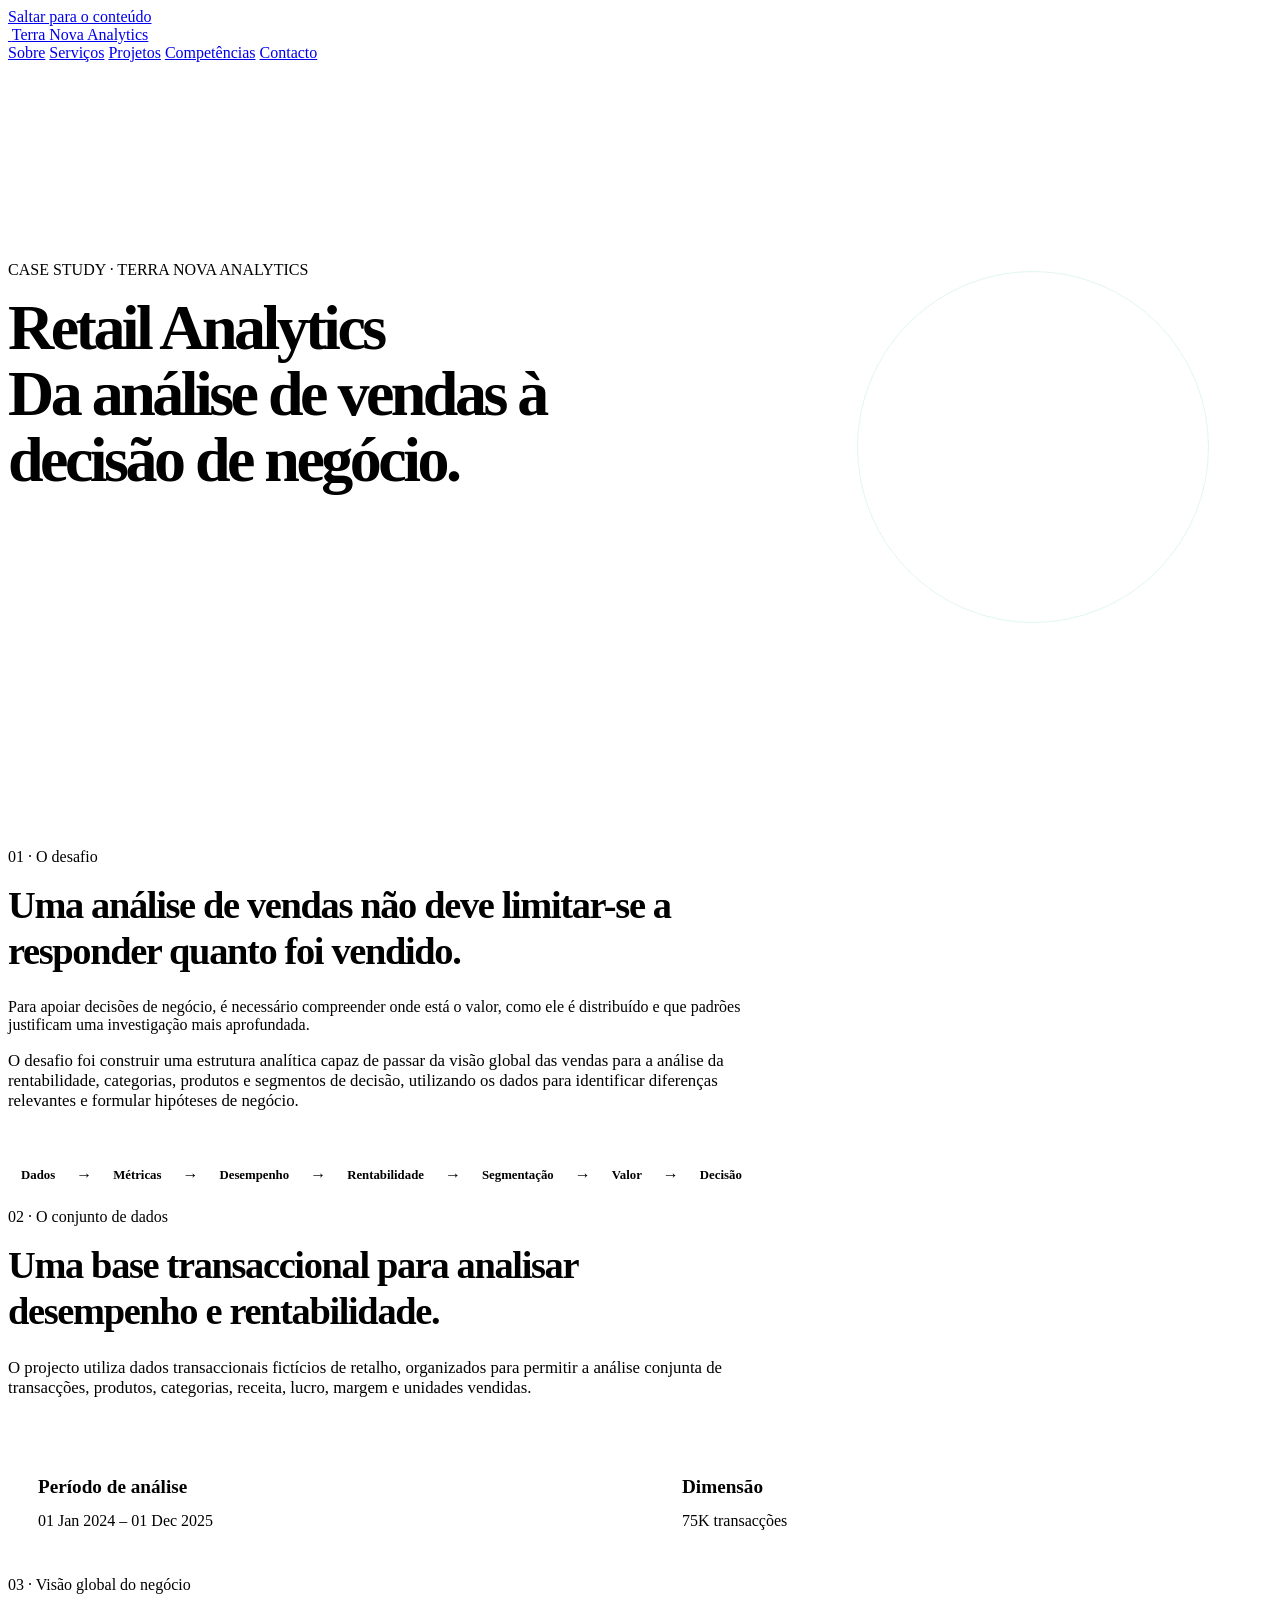
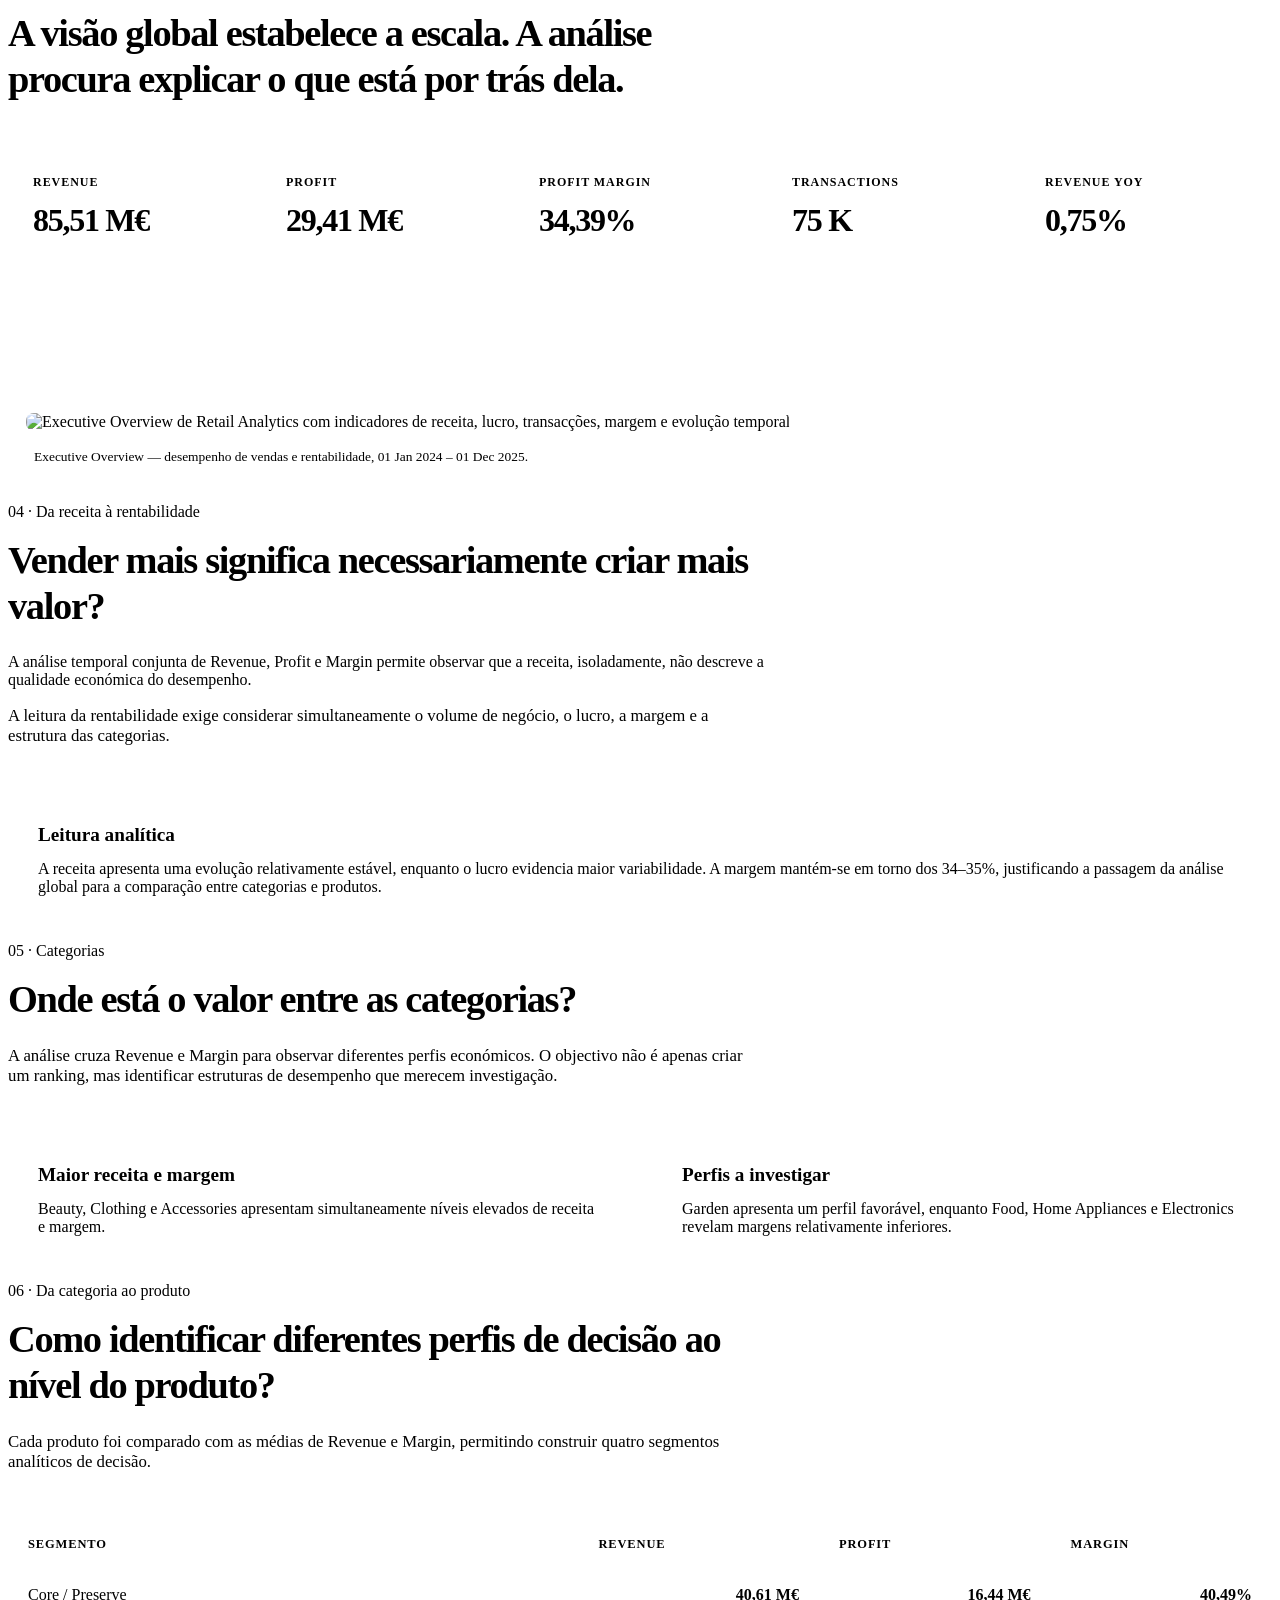
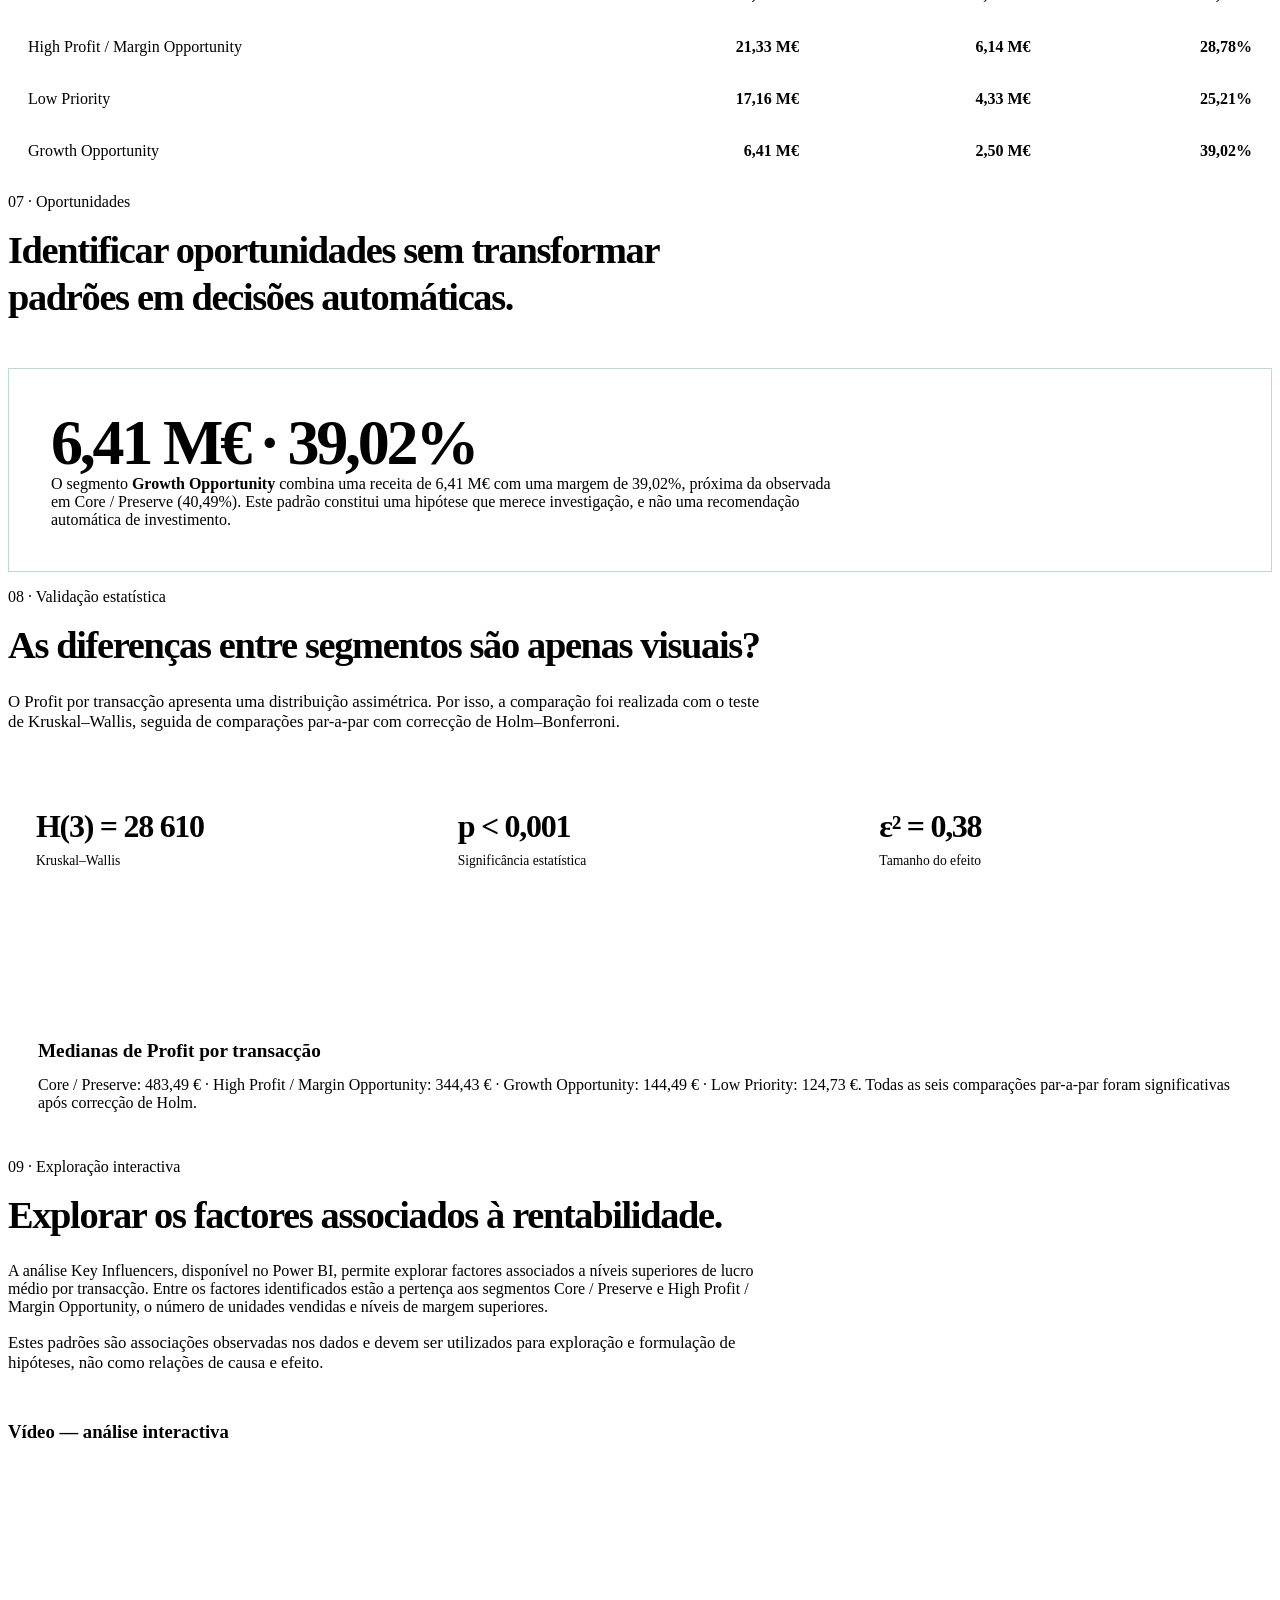
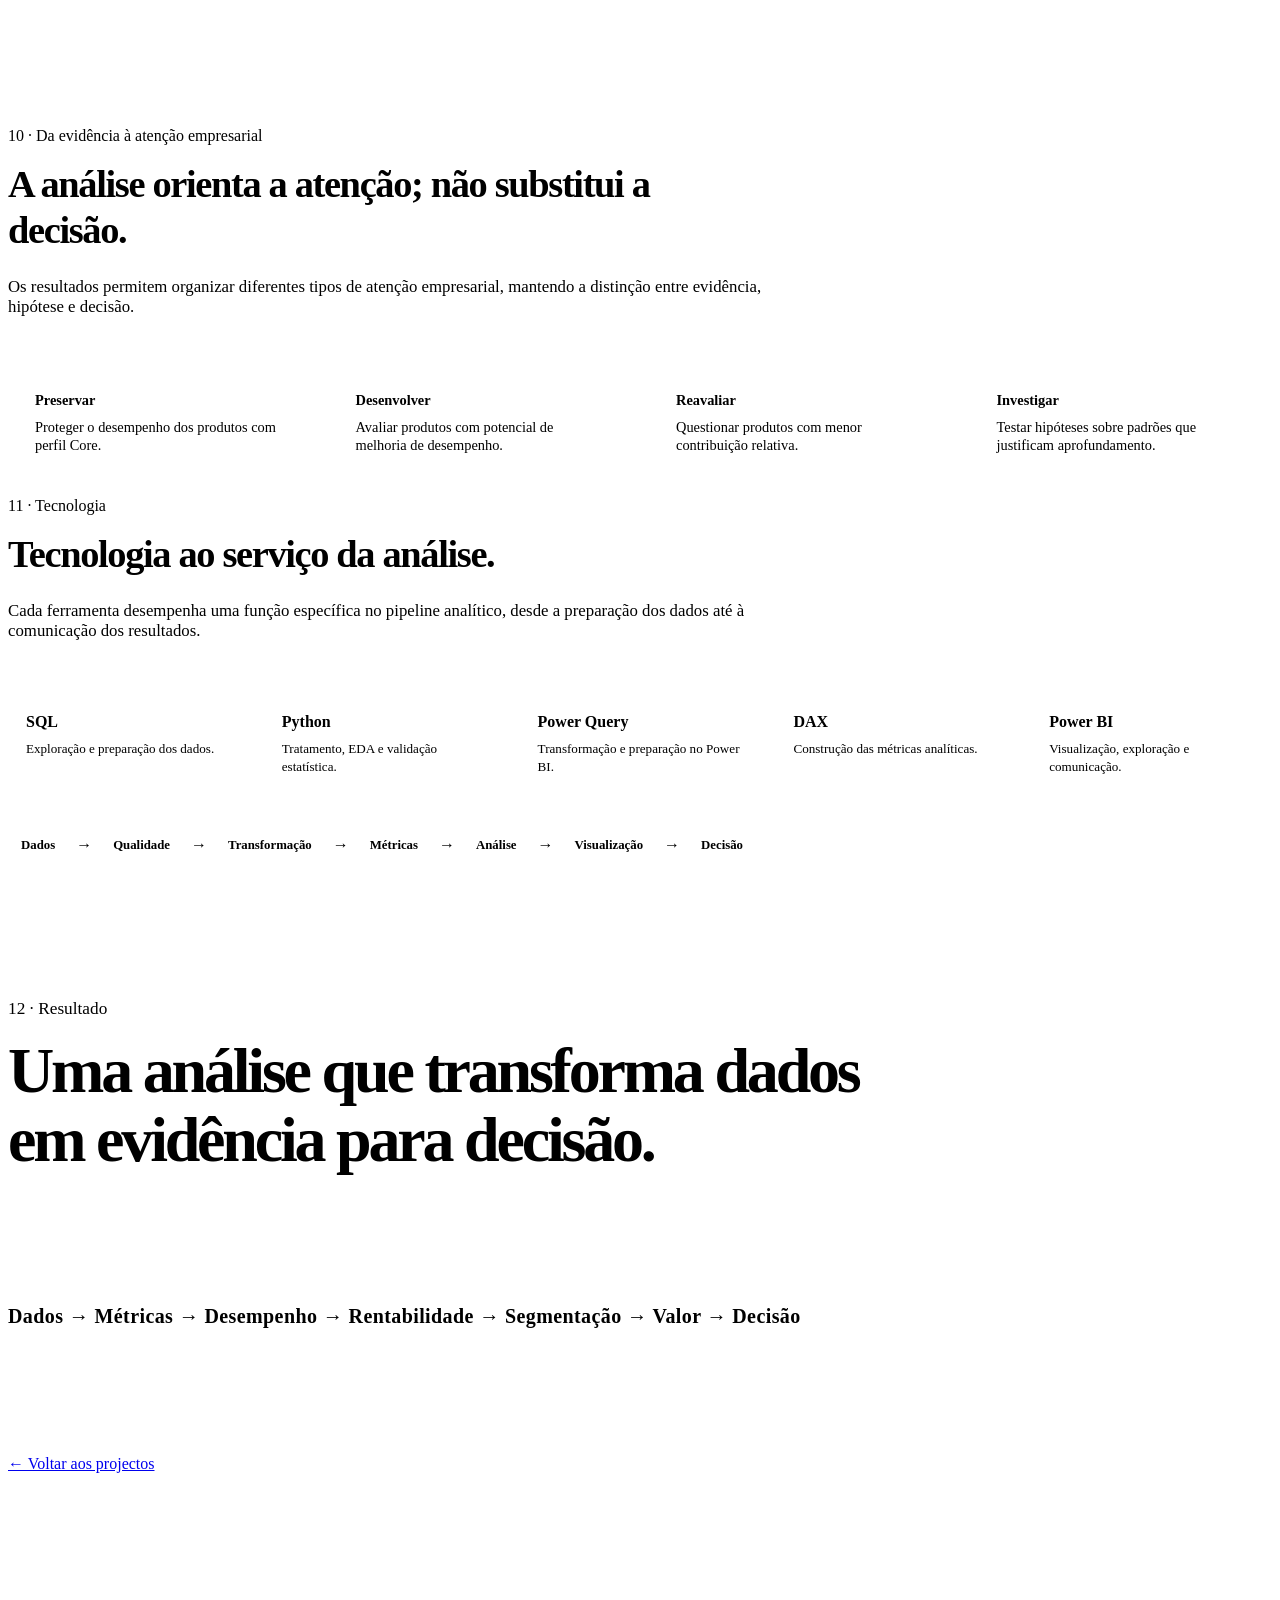
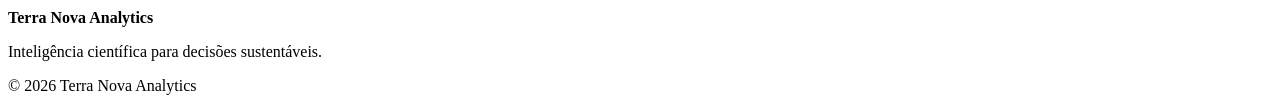
==== case-study-retail.html @ f759cfa6 "Create case-study-retail.html" ====
<!doctype html>
<html lang="pt-PT">
<head>
  <meta charset="utf-8">
  <meta name="viewport" content="width=device-width, initial-scale=1">

  <meta
    name="description"
    content="Retail Analytics — Case Study da Terra Nova Analytics. Da análise de vendas à decisão de negócio."
  >
  <meta name="author" content="Terra Nova Analytics">

  <meta property="og:type" content="article">
  <meta property="og:title" content="Retail Analytics | Terra Nova Analytics">
  <meta
    property="og:description"
    content="Da análise de vendas à decisão de negócio."
  >

  <title>Retail Analytics | Terra Nova Analytics</title>

  <link rel="icon" href="assets/logo-globe.png" type="image/png">
  <link rel="stylesheet" href="style.css">

  <style>
    /* Case Study */
    .case-study-hero {
      position: relative;
      overflow: hidden;
      background:
        radial-gradient(circle at 82% 40%, rgba(115, 211, 199, 0.13), transparent 48%),
        linear-gradient(135deg, var(--navy-dark), var(--navy));
      color: var(--white);
    }

    .case-study-hero-inner {
      min-height: 590px;
      display: grid;
      grid-template-columns: minmax(0, 1.2fr) minmax(300px, 0.8fr);
      align-items: center;
      gap: 70px;
      padding-block: 90px;
    }

    .case-study-hero-copy {
      max-width: 760px;
      position: relative;
      z-index: 2;
    }

    .case-study-hero h1 {
      margin: 0;
      color: var(--white);
      font-size: clamp(3rem, 5vw, 5rem);
      line-height: 1.03;
      letter-spacing: -0.055em;
    }

    .case-study-hero h1 span {
      display: block;
      color: var(--cyan);
    }

    .case-study-lead {
      max-width: 700px;
      margin: 30px 0 0;
      color: rgba(255, 255, 255, 0.82);
      font-size: 1.12rem;
      line-height: 1.8;
    }

    .case-study-meta {
      display: flex;
      flex-wrap: wrap;
      gap: 10px;
      margin-top: 30px;
    }

    .case-study-meta span {
      padding: 7px 12px;
      border: 1px solid rgba(255,255,255,0.2);
      border-radius: 999px;
      color: rgba(255,255,255,0.86);
      font-size: 0.76rem;
      font-weight: 700;
    }

    .case-study-hero-mark {
      display: flex;
      justify-content: center;
      align-items: center;
    }

    .case-study-hero-mark-frame {
      width: min(350px, 100%);
      aspect-ratio: 1;
      display: flex;
      align-items: center;
      justify-content: center;
      border: 1px solid rgba(115, 211, 199, 0.22);
      border-radius: 50%;
    }

    .case-study-hero-mark img {
      width: 62%;
    }

    .case-section-intro {
      max-width: 760px;
      margin-bottom: 48px;
    }

    .case-section-intro p:last-child {
      margin-bottom: 0;
      color: var(--text-muted);
      font-size: 1.05rem;
    }

    .case-question {
      margin: 0 0 24px;
      color: var(--navy);
      font-size: clamp(1.7rem, 3vw, 2.45rem);
      line-height: 1.2;
      letter-spacing: -0.035em;
    }

    .case-grid-two {
      display: grid;
      grid-template-columns: repeat(2, minmax(0, 1fr));
      gap: 24px;
    }

    .case-card {
      padding: 30px;
      background: var(--white);
      border: 1px solid var(--border);
      border-radius: var(--radius);
      box-shadow: var(--shadow);
    }

    .case-card h3 {
      margin: 0 0 14px;
      color: var(--navy);
      font-size: 1.2rem;
    }

    .case-card p {
      margin: 0;
      color: var(--text-muted);
    }

    .case-data-strip {
      display: grid;
      grid-template-columns: repeat(5, minmax(0, 1fr));
      gap: 1px;
      overflow: hidden;
      background: var(--border);
      border: 1px solid var(--border);
      border-radius: var(--radius);
    }

    .case-kpi {
      min-height: 150px;
      padding: 25px;
      background: var(--white);
    }

    .case-kpi-label {
      display: block;
      margin-bottom: 12px;
      color: var(--text-muted);
      font-size: 0.75rem;
      font-weight: 700;
      text-transform: uppercase;
      letter-spacing: 0.08em;
    }

    .case-kpi-value {
      display: block;
      color: var(--navy);
      font-size: clamp(1.45rem, 2.5vw, 2.15rem);
      font-weight: 700;
      letter-spacing: -0.04em;
    }

    .case-figure {
      margin: 45px 0 0;
      padding: 18px;
      background: var(--white);
      border: 1px solid var(--border);
      border-radius: var(--radius);
      box-shadow: var(--shadow);
    }

    .case-figure img {
      width: 100%;
      border-radius: 8px;
    }

    .case-figure figcaption {
      padding: 18px 8px 4px;
      color: var(--text-muted);
      font-size: 0.84rem;
    }

    .case-flow {
      display: flex;
      flex-wrap: wrap;
      align-items: center;
      gap: 8px;
      margin-top: 30px;
    }

    .case-flow span {
      padding: 9px 13px;
      background: var(--surface);
      border: 1px solid var(--border);
      border-radius: 999px;
      color: var(--navy);
      font-size: 0.8rem;
      font-weight: 700;
    }

    .case-flow b {
      color: var(--green);
      font-weight: 700;
    }

    .case-table-wrap {
      overflow-x: auto;
      margin-top: 35px;
      border: 1px solid var(--border);
      border-radius: var(--radius);
      box-shadow: var(--shadow);
    }

    .case-table {
      width: 100%;
      border-collapse: collapse;
      background: var(--white);
    }

    .case-table th,
    .case-table td {
      padding: 17px 20px;
      border-bottom: 1px solid var(--border);
      text-align: left;
    }

    .case-table th {
      color: var(--navy);
      background: var(--surface);
      font-size: 0.78rem;
      text-transform: uppercase;
      letter-spacing: 0.07em;
    }

    .case-table td {
      color: var(--text-muted);
    }

    .case-table td:not(:first-child) {
      white-space: nowrap;
      text-align: right;
      color: var(--text);
      font-weight: 600;
    }

    .case-table tr:last-child td {
      border-bottom: 0;
    }

    .case-highlight {
      padding: 42px;
      background:
        linear-gradient(145deg, #f5fbfa, var(--white));
      border: 1px solid rgba(15, 127, 114, 0.28);
      border-radius: var(--radius);
      box-shadow: var(--shadow);
    }

    .case-highlight-value {
      margin: 0 0 12px;
      color: var(--green);
      font-size: clamp(2.2rem, 5vw, 4rem);
      font-weight: 700;
      letter-spacing: -0.05em;
      line-height: 1;
    }

    .case-highlight p {
      max-width: 780px;
      margin: 0;
      color: var(--text-muted);
    }

    .stats-panel {
      display: grid;
      grid-template-columns: repeat(3, minmax(0, 1fr));
      gap: 1px;
      margin-top: 35px;
      overflow: hidden;
      background: var(--border);
      border: 1px solid var(--border);
      border-radius: var(--radius);
    }

    .stats-value {
      min-height: 150px;
      padding: 28px;
      background: var(--white);
    }

    .stats-value strong {
      display: block;
      color: var(--navy);
      font-size: 2rem;
      letter-spacing: -0.04em;
    }

    .stats-value span {
      display: block;
      margin-top: 8px;
      color: var(--text-muted);
      font-size: 0.85rem;
    }

    .video-wrapper {
      margin-top: 38px;
      overflow: hidden;
      background: var(--navy-dark);
      border-radius: var(--radius);
      box-shadow: var(--shadow);
    }

    .video-wrapper video {
      display: block;
      width: 100%;
      max-height: 720px;
    }

    .video-placeholder {
      padding: 90px 30px;
      color: rgba(255,255,255,0.72);
      text-align: center;
    }

    .attention-grid {
      display: grid;
      grid-template-columns: repeat(4, minmax(0, 1fr));
      gap: 18px;
      margin-top: 40px;
    }

    .attention-card {
      padding: 27px;
      background: var(--white);
      border: 1px solid var(--border);
      border-radius: var(--radius);
    }

    .attention-card strong {
      display: block;
      margin-bottom: 9px;
      color: var(--green);
      font-size: 0.9rem;
    }

    .attention-card span {
      color: var(--text-muted);
      font-size: 0.9rem;
    }

    .technology-grid {
      display: grid;
      grid-template-columns: repeat(5, minmax(0, 1fr));
      gap: 15px;
      margin-top: 35px;
    }

    .technology-item {
      padding: 24px 18px;
      border-top: 2px solid var(--green);
      background: var(--white);
    }

    .technology-item strong {
      display: block;
      margin-bottom: 8px;
      color: var(--navy);
    }

    .technology-item span {
      color: var(--text-muted);
      font-size: 0.82rem;
    }

    .case-result {
      padding-block: 120px;
      background: var(--navy-dark);
      color: var(--white);
    }

    .case-result-inner {
      max-width: 900px;
    }

    .case-result h2 {
      margin: 0 0 28px;
      color: var(--white);
      font-size: clamp(2.5rem, 5vw, 4.5rem);
      line-height: 1.08;
      letter-spacing: -0.05em;
    }

    .case-result p {
      max-width: 800px;
      color: rgba(255,255,255,0.76);
      font-size: 1.08rem;
    }

    .case-result-flow {
      margin-top: 42px;
      color: var(--cyan);
      font-size: clamp(1rem, 2vw, 1.25rem);
      font-weight: 700;
      letter-spacing: 0.02em;
    }

    .case-result-quote {
      margin-top: 55px;
      padding-left: 25px;
      border-left: 2px solid var(--green);
      color: var(--white);
      font-size: 1.25rem;
      line-height: 1.6;
    }

    .case-back {
      margin-top: 45px;
    }

    @media (max-width: 1050px) {
      .case-data-strip {
        grid-template-columns: repeat(3, minmax(0, 1fr));
      }

      .attention-grid {
        grid-template-columns: repeat(2, minmax(0, 1fr));
      }

      .technology-grid {
        grid-template-columns: repeat(3, minmax(0, 1fr));
      }
    }

    @media (max-width: 850px) {
      .case-study-hero-inner {
        grid-template-columns: 1fr;
        gap: 50px;
        padding-block: 75px;
      }

      .case-study-hero-mark {
        justify-content: flex-start;
      }

      .case-grid-two {
        grid-template-columns: 1fr;
      }

      .stats-panel {
        grid-template-columns: 1fr;
      }

      .technology-grid {
        grid-template-columns: 1fr 1fr;
      }
    }

    @media (max-width: 600px) {
      .case-data-strip {
        grid-template-columns: 1fr 1fr;
      }

      .case-kpi {
        min-height: 130px;
      }

      .case-highlight {
        padding: 30px;
      }

      .attention-grid,
      .technology-grid {
        grid-template-columns: 1fr;
      }
    }
  </style>
</head>

<body>
  <a class="skip-link" href="#main-content">Saltar para o conteúdo</a>

  <header class="site-header">
    <div class="container header-inner">
      <a class="brand" href="index.html" aria-label="Terra Nova Analytics — página inicial">
        <img class="brand-logo" src="assets/logo-globe.png" alt="" aria-hidden="true">
        <span class="brand-name">Terra Nova Analytics</span>
      </a>

      <nav class="site-nav" aria-label="Navegação principal">
        <a href="index.html#about">Sobre</a>
        <a href="index.html#services">Serviços</a>
        <a href="index.html#projects">Projetos</a>
        <a href="index.html#expertise">Competências</a>
        <a href="index.html#contact">Contacto</a>
      </nav>
    </div>
  </header>

  <main id="main-content">

    <section class="case-study-hero" aria-labelledby="case-title">
      <div class="container case-study-hero-inner">
        <div class="case-study-hero-copy">
          <p class="eyebrow">CASE STUDY · TERRA NOVA ANALYTICS</p>

          <h1 id="case-title">
            Retail Analytics
            <span>Da análise de vendas à decisão de negócio.</span>
          </h1>

          <p class="case-study-lead">
            Como transformar dados de vendas em evidência para compreender
            onde o negócio cria valor e onde merece concentrar a atenção?
          </p>

          <div class="case-study-meta" aria-label="Tecnologias e âmbito">
            <span>Data Analytics</span>
            <span>Estatística</span>
            <span>SQL</span>
            <span>Python</span>
            <span>Power BI</span>
          </div>
        </div>

        <div class="case-study-hero-mark" aria-hidden="true">
          <div class="case-study-hero-mark-frame">
            <img src="assets/logo-globe.png" alt="">
          </div>
        </div>
      </div>
    </section>

    <section class="section" id="challenge" aria-labelledby="challenge-title">
      <div class="container">
        <div class="case-section-intro">
          <p class="section-label">01 · O desafio</p>
          <h2 class="case-question" id="challenge-title">
            Uma análise de vendas não deve limitar-se a responder quanto foi vendido.
          </h2>
          <p>
            Para apoiar decisões de negócio, é necessário compreender onde está
            o valor, como ele é distribuído e que padrões justificam uma
            investigação mais aprofundada.
          </p>
          <p>
            O desafio foi construir uma estrutura analítica capaz de passar da
            visão global das vendas para a análise da rentabilidade, categorias,
            produtos e segmentos de decisão, utilizando os dados para identificar
            diferenças relevantes e formular hipóteses de negócio.
          </p>
        </div>

        <div class="case-flow" aria-label="Progressão analítica">
          <span>Dados</span><b>→</b>
          <span>Métricas</span><b>→</b>
          <span>Desempenho</span><b>→</b>
          <span>Rentabilidade</span><b>→</b>
          <span>Segmentação</span><b>→</b>
          <span>Valor</span><b>→</b>
          <span>Decisão</span>
        </div>
      </div>
    </section>

    <section class="section section-alt" id="data" aria-labelledby="data-title">
      <div class="container">
        <div class="case-section-intro">
          <p class="section-label">02 · O conjunto de dados</p>
          <h2 class="case-question" id="data-title">
            Uma base transaccional para analisar desempenho e rentabilidade.
          </h2>
          <p>
            O projecto utiliza dados transaccionais fictícios de retalho,
            organizados para permitir a análise conjunta de transacções,
            produtos, categorias, receita, lucro, margem e unidades vendidas.
          </p>
        </div>

        <div class="case-grid-two">
          <article class="case-card">
            <h3>Período de análise</h3>
            <p>01 Jan 2024 – 01 Dec 2025</p>
          </article>

          <article class="case-card">
            <h3>Dimensão</h3>
            <p>75K transacções</p>
          </article>
        </div>
      </div>
    </section>

    <section class="section" id="overview" aria-labelledby="overview-title">
      <div class="container">
        <div class="case-section-intro">
          <p class="section-label">03 · Visão global do negócio</p>
          <h2 class="case-question" id="overview-title">
            A visão global estabelece a escala. A análise procura explicar o que está por trás dela.
          </h2>
        </div>

        <div class="case-data-strip">
          <div class="case-kpi">
            <span class="case-kpi-label">Revenue</span>
            <strong class="case-kpi-value">85,51 M€</strong>
          </div>
          <div class="case-kpi">
            <span class="case-kpi-label">Profit</span>
            <strong class="case-kpi-value">29,41 M€</strong>
          </div>
          <div class="case-kpi">
            <span class="case-kpi-label">Profit Margin</span>
            <strong class="case-kpi-value">34,39%</strong>
          </div>
          <div class="case-kpi">
            <span class="case-kpi-label">Transactions</span>
            <strong class="case-kpi-value">75 K</strong>
          </div>
          <div class="case-kpi">
            <span class="case-kpi-label">Revenue YoY</span>
            <strong class="case-kpi-value">0,75%</strong>
          </div>
        </div>

        <figure class="case-figure">
          <img
            src="assets/painel-executivo-retail-analytics.png"
            alt="Executive Overview de Retail Analytics com indicadores de receita, lucro, transacções, margem e evolução temporal"
          >
          <figcaption>
            Executive Overview — desempenho de vendas e rentabilidade,
            01 Jan 2024 – 01 Dec 2025.
          </figcaption>
        </figure>
      </div>
    </section>

    <section class="section section-alt" id="profitability" aria-labelledby="profitability-title">
      <div class="container">
        <div class="case-section-intro">
          <p class="section-label">04 · Da receita à rentabilidade</p>
          <h2 class="case-question" id="profitability-title">
            Vender mais significa necessariamente criar mais valor?
          </h2>
          <p>
            A análise temporal conjunta de Revenue, Profit e Margin permite
            observar que a receita, isoladamente, não descreve a qualidade
            económica do desempenho.
          </p>
          <p>
            A leitura da rentabilidade exige considerar simultaneamente o
            volume de negócio, o lucro, a margem e a estrutura das categorias.
          </p>
        </div>

        <div class="case-card">
          <h3>Leitura analítica</h3>
          <p>
            A receita apresenta uma evolução relativamente estável, enquanto
            o lucro evidencia maior variabilidade. A margem mantém-se em torno
            dos 34–35%, justificando a passagem da análise global para a
            comparação entre categorias e produtos.
          </p>
        </div>
      </div>
    </section>

    <section class="section" id="categories" aria-labelledby="categories-title">
      <div class="container">
        <div class="case-section-intro">
          <p class="section-label">05 · Categorias</p>
          <h2 class="case-question" id="categories-title">
            Onde está o valor entre as categorias?
          </h2>
          <p>
            A análise cruza Revenue e Margin para observar diferentes perfis
            económicos. O objectivo não é apenas criar um ranking, mas
            identificar estruturas de desempenho que merecem investigação.
          </p>
        </div>

        <div class="case-grid-two">
          <article class="case-card">
            <h3>Maior receita e margem</h3>
            <p>
              Beauty, Clothing e Accessories apresentam simultaneamente
              níveis elevados de receita e margem.
            </p>
          </article>

          <article class="case-card">
            <h3>Perfis a investigar</h3>
            <p>
              Garden apresenta um perfil favorável, enquanto Food, Home
              Appliances e Electronics revelam margens relativamente inferiores.
            </p>
          </article>
        </div>
      </div>
    </section>

    <section class="section section-alt" id="products" aria-labelledby="products-title">
      <div class="container">
        <div class="case-section-intro">
          <p class="section-label">06 · Da categoria ao produto</p>
          <h2 class="case-question" id="products-title">
            Como identificar diferentes perfis de decisão ao nível do produto?
          </h2>
          <p>
            Cada produto foi comparado com as médias de Revenue e Margin,
            permitindo construir quatro segmentos analíticos de decisão.
          </p>
        </div>

        <div class="case-table-wrap">
          <table class="case-table">
            <thead>
              <tr>
                <th>Segmento</th>
                <th>Revenue</th>
                <th>Profit</th>
                <th>Margin</th>
              </tr>
            </thead>
            <tbody>
              <tr>
                <td>Core / Preserve</td>
                <td>40,61 M€</td>
                <td>16,44 M€</td>
                <td>40,49%</td>
              </tr>
              <tr>
                <td>High Profit / Margin Opportunity</td>
                <td>21,33 M€</td>
                <td>6,14 M€</td>
                <td>28,78%</td>
              </tr>
              <tr>
                <td>Low Priority</td>
                <td>17,16 M€</td>
                <td>4,33 M€</td>
                <td>25,21%</td>
              </tr>
              <tr>
                <td>Growth Opportunity</td>
                <td>6,41 M€</td>
                <td>2,50 M€</td>
                <td>39,02%</td>
              </tr>
            </tbody>
          </table>
        </div>
      </div>
    </section>

    <section class="section" id="opportunity" aria-labelledby="opportunity-title">
      <div class="container">
        <div class="case-section-intro">
          <p class="section-label">07 · Oportunidades</p>
          <h2 class="case-question" id="opportunity-title">
            Identificar oportunidades sem transformar padrões em decisões automáticas.
          </h2>
        </div>

        <div class="case-highlight">
          <p class="case-highlight-value">6,41 M€ · 39,02%</p>
          <p>
            O segmento <strong>Growth Opportunity</strong> combina uma receita
            de 6,41 M€ com uma margem de 39,02%, próxima da observada em
            Core / Preserve (40,49%). Este padrão constitui uma hipótese que
            merece investigação, e não uma recomendação automática de investimento.
          </p>
        </div>
      </div>
    </section>

    <section class="section section-alt" id="statistics" aria-labelledby="statistics-title">
      <div class="container">
        <div class="case-section-intro">
          <p class="section-label">08 · Validação estatística</p>
          <h2 class="case-question" id="statistics-title">
            As diferenças entre segmentos são apenas visuais?
          </h2>
          <p>
            O Profit por transacção apresenta uma distribuição assimétrica.
            Por isso, a comparação foi realizada com o teste de Kruskal–Wallis,
            seguida de comparações par-a-par com correcção de Holm–Bonferroni.
          </p>
        </div>

        <div class="stats-panel">
          <div class="stats-value">
            <strong>H(3) = 28 610</strong>
            <span>Kruskal–Wallis</span>
          </div>
          <div class="stats-value">
            <strong>p &lt; 0,001</strong>
            <span>Significância estatística</span>
          </div>
          <div class="stats-value">
            <strong>ε² = 0,38</strong>
            <span>Tamanho do efeito</span>
          </div>
        </div>

        <div class="case-card" style="margin-top: 24px;">
          <h3>Medianas de Profit por transacção</h3>
          <p>
            Core / Preserve: 483,49 € · High Profit / Margin Opportunity:
            344,43 € · Growth Opportunity: 144,49 € · Low Priority: 124,73 €.
            Todas as seis comparações par-a-par foram significativas após
            correcção de Holm.
          </p>
        </div>
      </div>
    </section>

    <section class="section" id="interactive" aria-labelledby="interactive-title">
      <div class="container">
        <div class="case-section-intro">
          <p class="section-label">09 · Exploração interactiva</p>
          <h2 class="case-question" id="interactive-title">
            Explorar os factores associados à rentabilidade.
          </h2>
          <p>
            A análise Key Influencers, disponível no Power BI, permite explorar
            factores associados a níveis superiores de lucro médio por transacção.
            Entre os factores identificados estão a pertença aos segmentos
            Core / Preserve e High Profit / Margin Opportunity, o número de
            unidades vendidas e níveis de margem superiores.
          </p>
          <p>
            Estes padrões são associações observadas nos dados e devem ser
            utilizados para exploração e formulação de hipóteses, não como
            relações de causa e efeito.
          </p>
        </div>

        <h3>Vídeo — análise interactiva</h3>

        <div class="video-wrapper">
          <!-- Replace the source below with the final video filename. -->
          <div class="video-placeholder">
            <p>Vídeo da análise interactiva — ficheiro a integrar.</p>
          </div>
        </div>
      </div>
    </section>

    <section class="section section-alt" id="attention" aria-labelledby="attention-title">
      <div class="container">
        <div class="case-section-intro">
          <p class="section-label">10 · Da evidência à atenção empresarial</p>
          <h2 class="case-question" id="attention-title">
            A análise orienta a atenção; não substitui a decisão.
          </h2>
          <p>
            Os resultados permitem organizar diferentes tipos de atenção
            empresarial, mantendo a distinção entre evidência, hipótese e decisão.
          </p>
        </div>

        <div class="attention-grid">
          <article class="attention-card">
            <strong>Preservar</strong>
            <span>Proteger o desempenho dos produtos com perfil Core.</span>
          </article>
          <article class="attention-card">
            <strong>Desenvolver</strong>
            <span>Avaliar produtos com potencial de melhoria de desempenho.</span>
          </article>
          <article class="attention-card">
            <strong>Reavaliar</strong>
            <span>Questionar produtos com menor contribuição relativa.</span>
          </article>
          <article class="attention-card">
            <strong>Investigar</strong>
            <span>Testar hipóteses sobre padrões que justificam aprofundamento.</span>
          </article>
        </div>
      </div>
    </section>

    <section class="section" id="technology" aria-labelledby="technology-title">
      <div class="container">
        <div class="case-section-intro">
          <p class="section-label">11 · Tecnologia</p>
          <h2 class="case-question" id="technology-title">
            Tecnologia ao serviço da análise.
          </h2>
          <p>
            Cada ferramenta desempenha uma função específica no pipeline
            analítico, desde a preparação dos dados até à comunicação dos resultados.
          </p>
        </div>

        <div class="technology-grid">
          <div class="technology-item">
            <strong>SQL</strong>
            <span>Exploração e preparação dos dados.</span>
          </div>
          <div class="technology-item">
            <strong>Python</strong>
            <span>Tratamento, EDA e validação estatística.</span>
          </div>
          <div class="technology-item">
            <strong>Power Query</strong>
            <span>Transformação e preparação no Power BI.</span>
          </div>
          <div class="technology-item">
            <strong>DAX</strong>
            <span>Construção das métricas analíticas.</span>
          </div>
          <div class="technology-item">
            <strong>Power BI</strong>
            <span>Visualização, exploração e comunicação.</span>
          </div>
        </div>

        <div class="case-flow" aria-label="Pipeline analítico">
          <span>Dados</span><b>→</b>
          <span>Qualidade</span><b>→</b>
          <span>Transformação</span><b>→</b>
          <span>Métricas</span><b>→</b>
          <span>Análise</span><b>→</b>
          <span>Visualização</span><b>→</b>
          <span>Decisão</span>
        </div>
      </div>
    </section>

    <section class="case-result" id="result" aria-labelledby="result-title">
      <div class="container case-result-inner">
        <p class="section-label" style="color: var(--cyan);">12 · Resultado</p>

        <h2 id="result-title">
          Uma análise que transforma dados em evidência para decisão.
        </h2>

        <p>
          O projecto estabelece uma progressão que vai além da apresentação
          de KPIs: relaciona desempenho, rentabilidade, tempo, categorias,
          margem e segmentos para identificar diferenças, oportunidades e
          questões que merecem investigação.
        </p>

        <div class="case-result-flow">
          Dados → Métricas → Desempenho → Rentabilidade → Segmentação → Valor → Decisão
        </div>

        <p class="case-result-quote">
          O resultado não é uma decisão produzida pelo algoritmo.
          É uma decisão mais bem informada pelos dados.
        </p>

        <div class="case-back">
          <a class="button button-outline" href="index.html#projects">
            ← Voltar aos projectos
          </a>
        </div>
      </div>
    </section>

  </main>

  <footer class="site-footer">
    <div class="container footer-inner">
      <div>
        <p><strong>Terra Nova Analytics</strong></p>
        <p>Inteligência científica para decisões sustentáveis.</p>
      </div>
      <div class="footer-meta">
        <p>© 2026 Terra Nova Analytics</p>
      </div>
    </div>
  </footer>
</body>
</html>
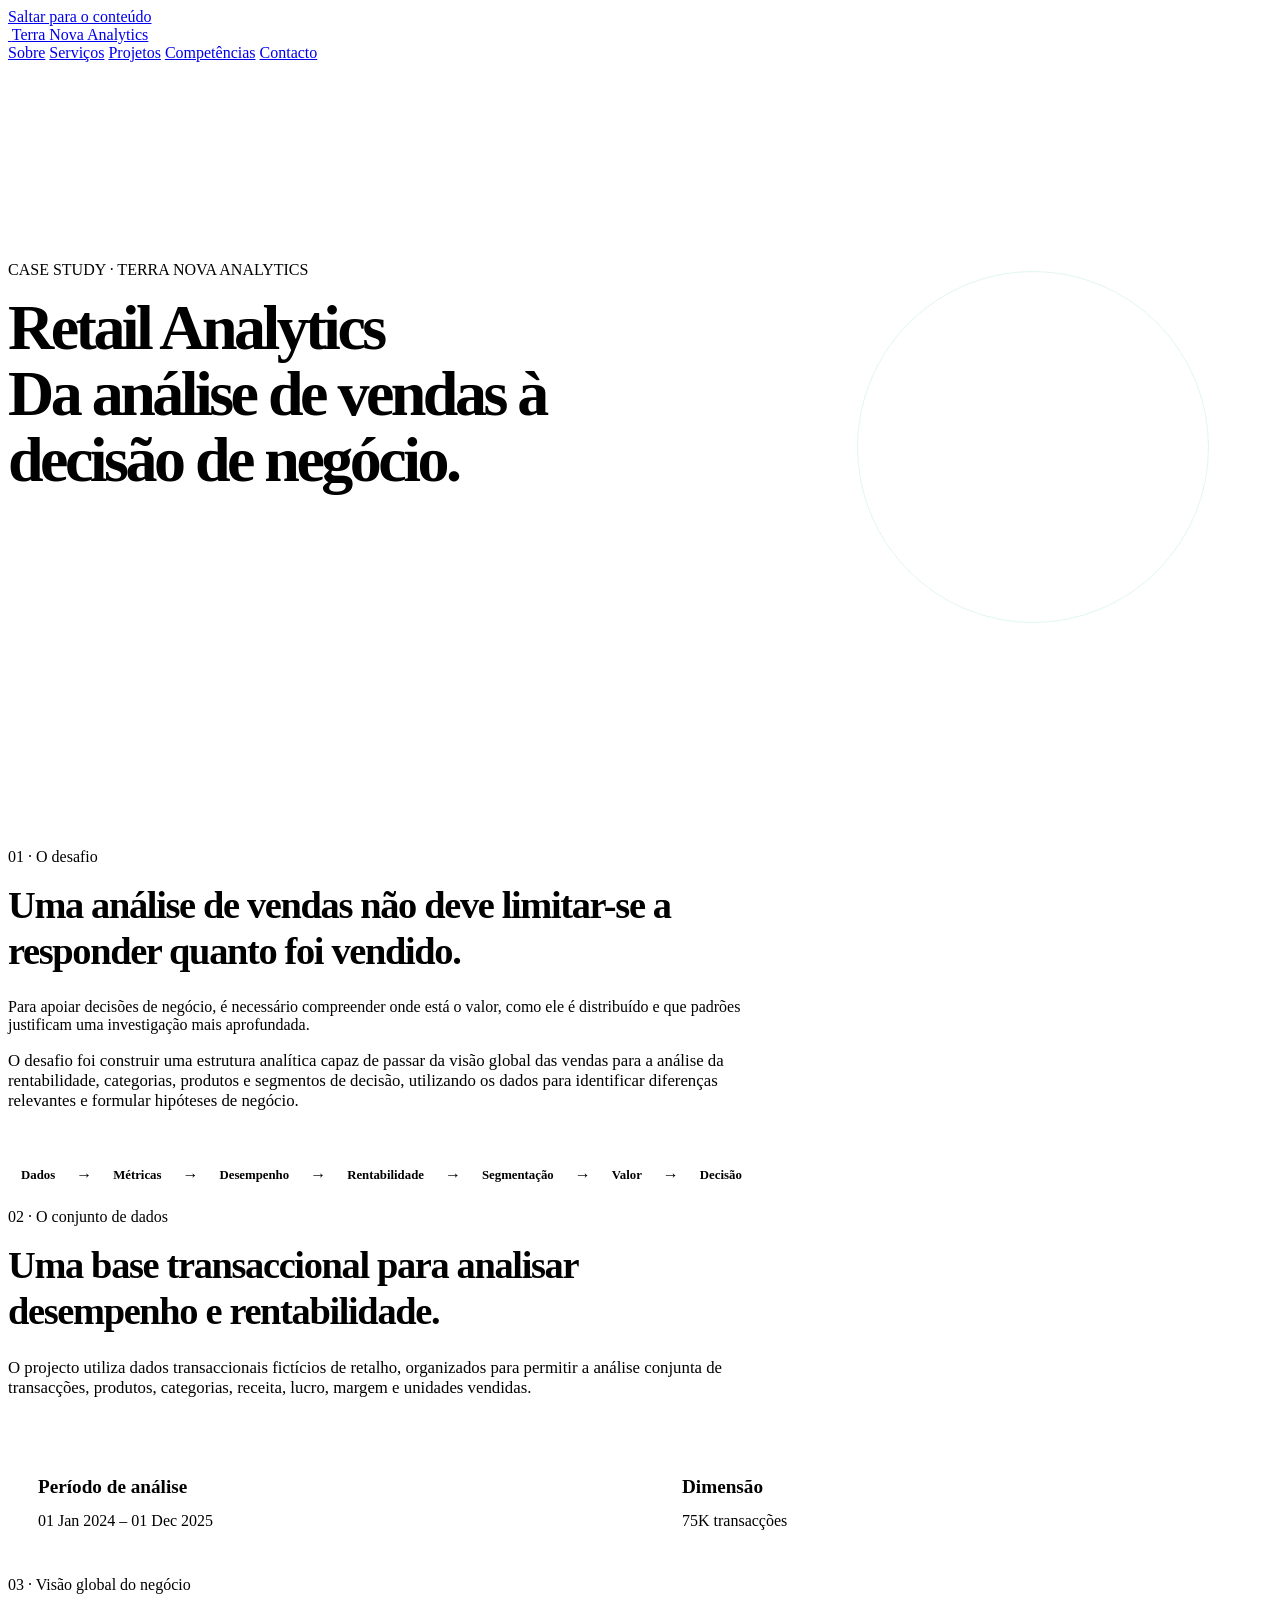
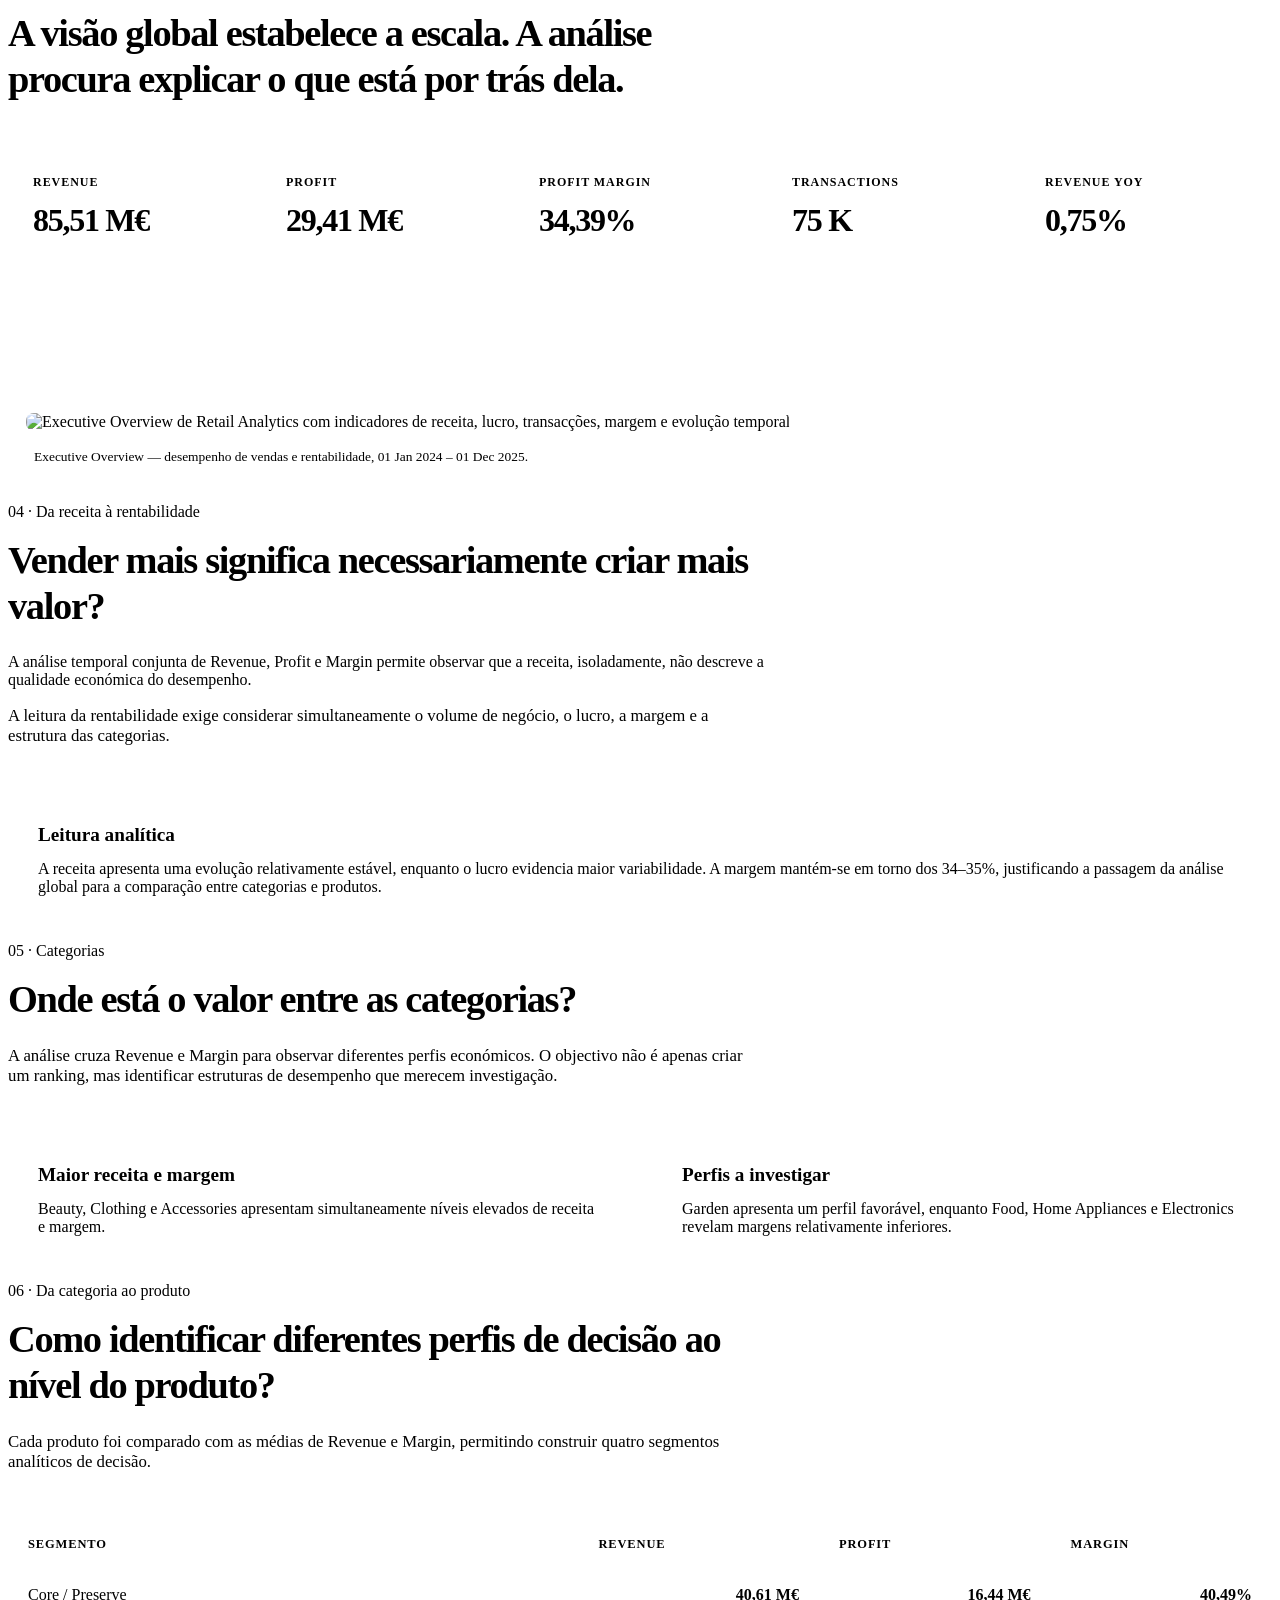
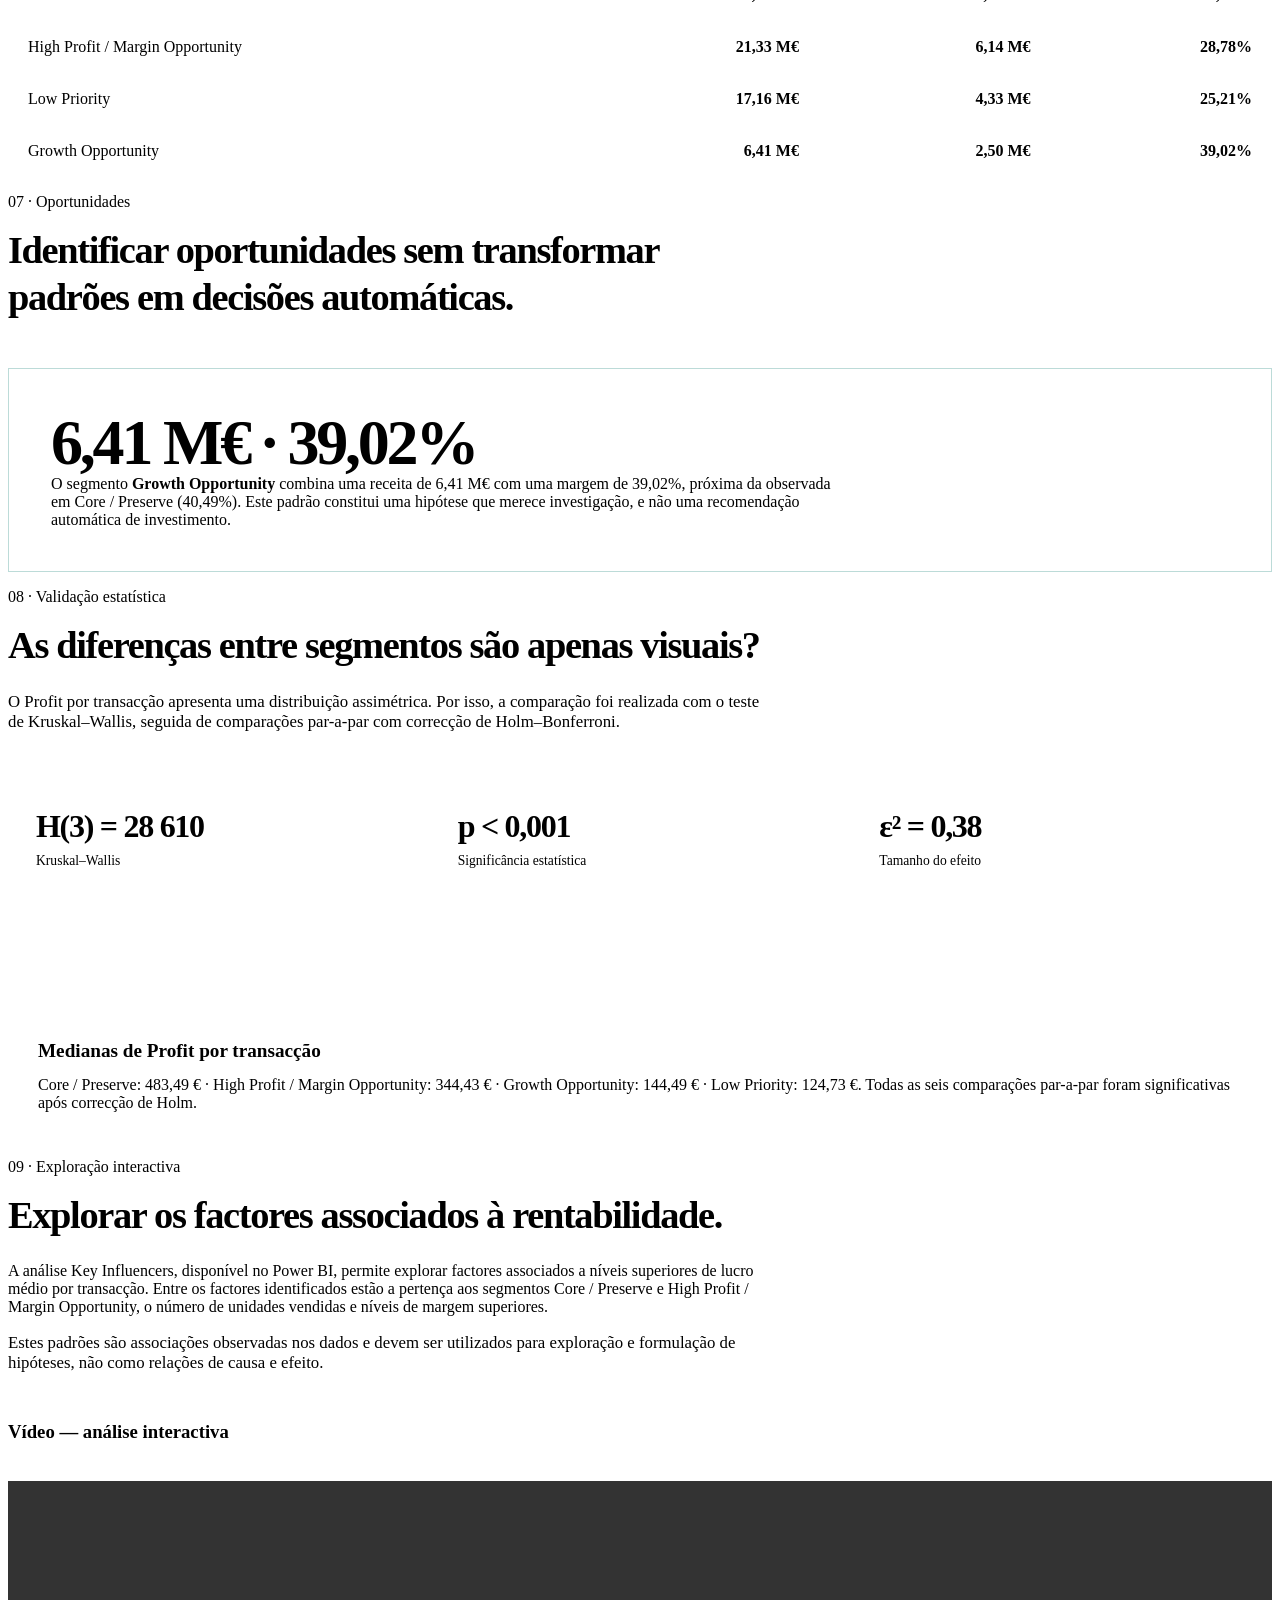
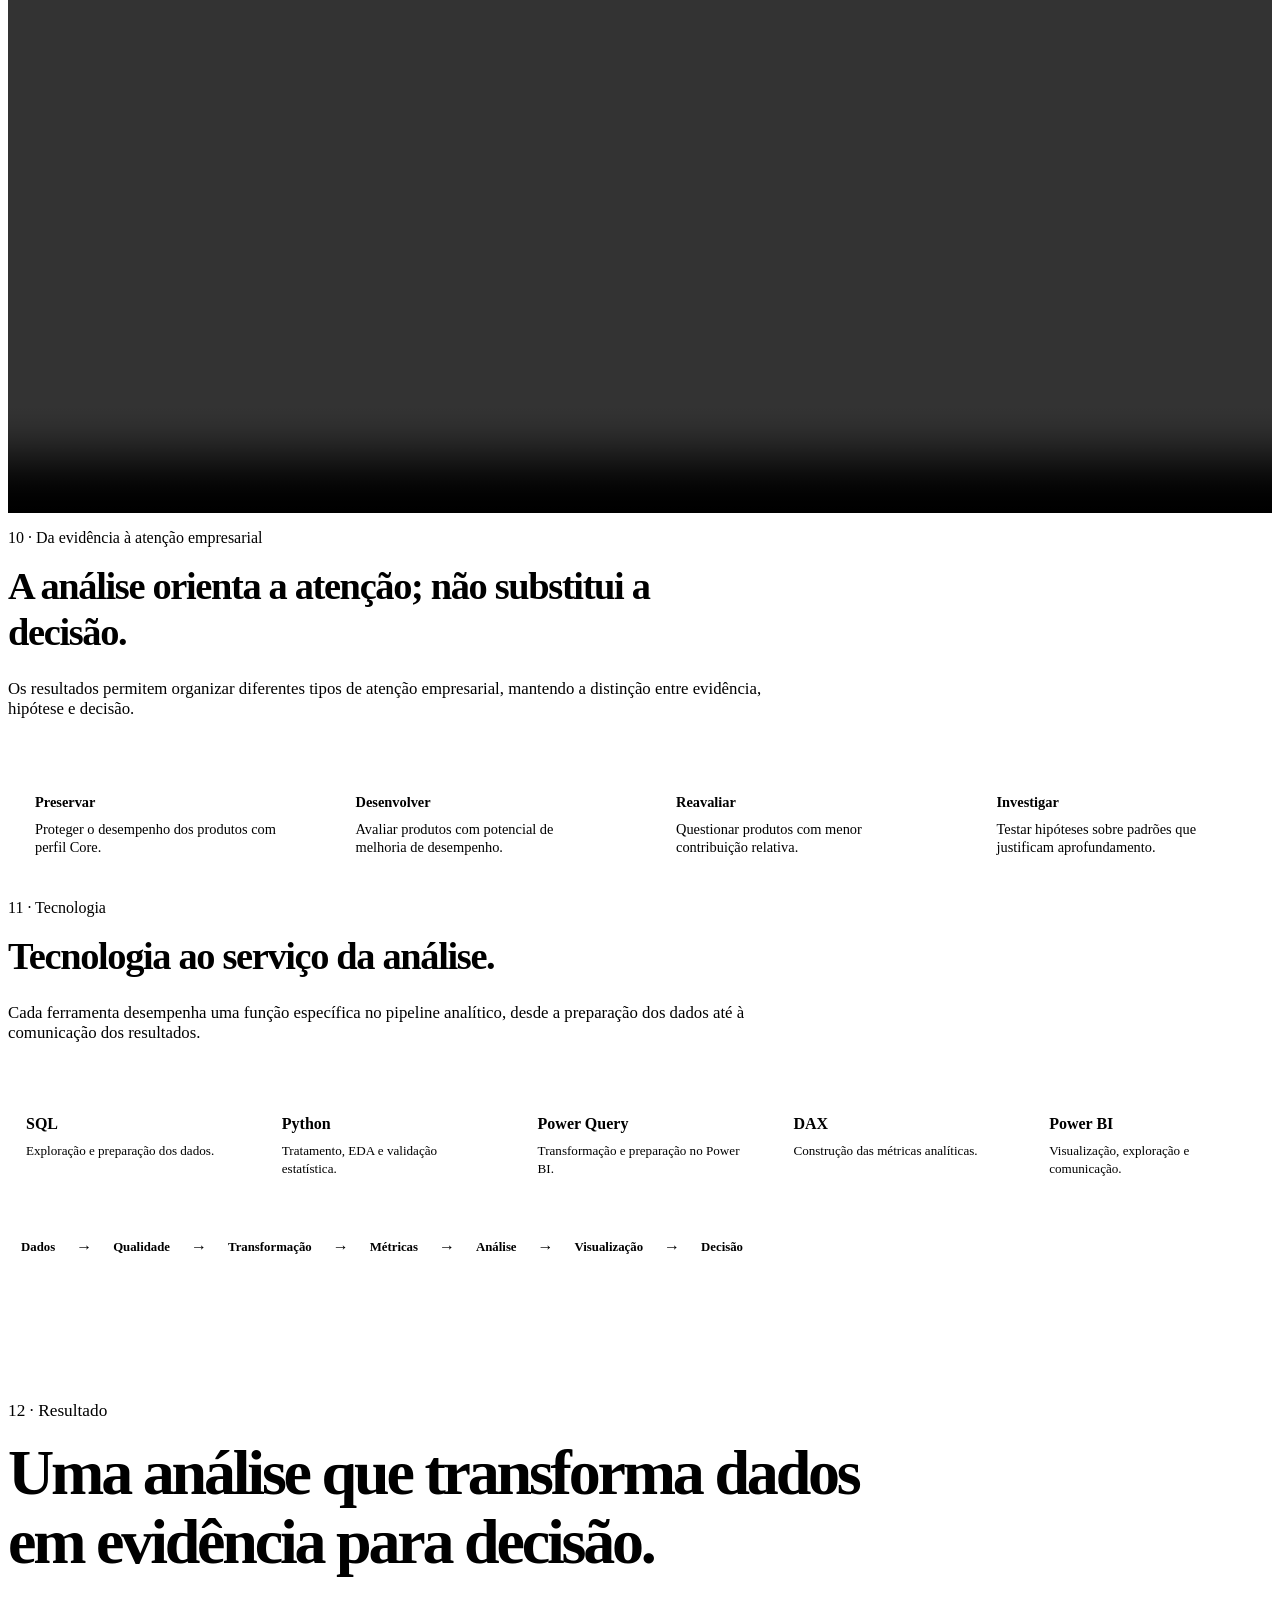
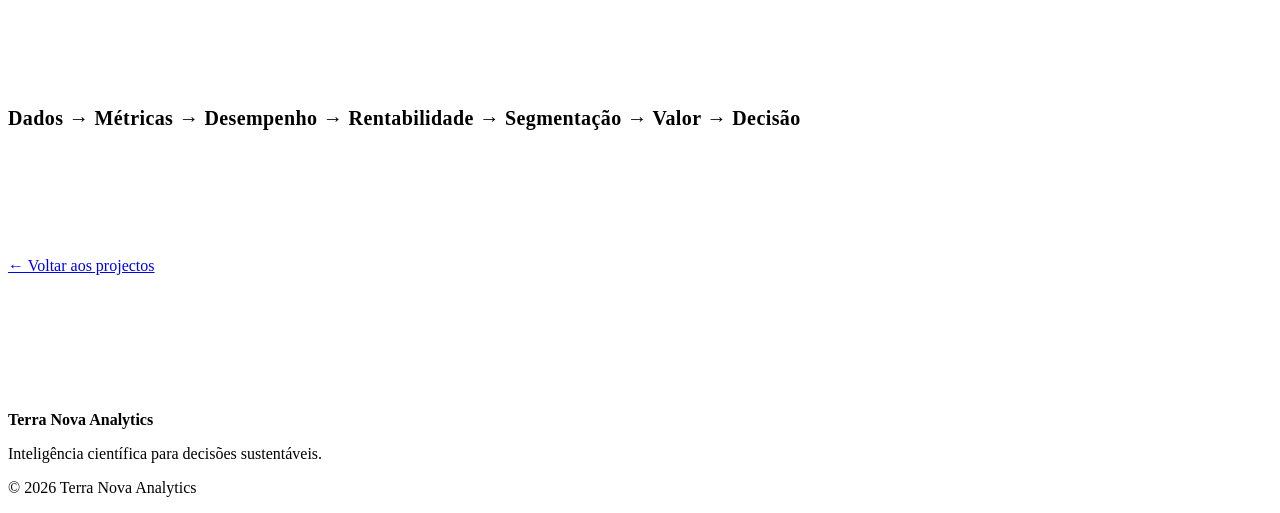
==== commit 44a4a960: "Update case-study-retail.html Insertion video key_influencers" ====
--- a/case-study-retail.html
+++ b/case-study-retail.html
@@ -862,10 +862,10 @@
         <h3>Vídeo — análise interactiva</h3>
 
         <div class="video-wrapper">
-          <!-- Replace the source below with the final video filename. -->
-          <div class="video-placeholder">
-            <p>Vídeo da análise interactiva — ficheiro a integrar.</p>
-          </div>
+          <video controls preload="metadata">
+            <source src="assets/video/key.influencers" type="video/mp4">
+            O seu navegador não suporta a reprodução de vídeo.
+          </video>
         </div>
       </div>
     </section>
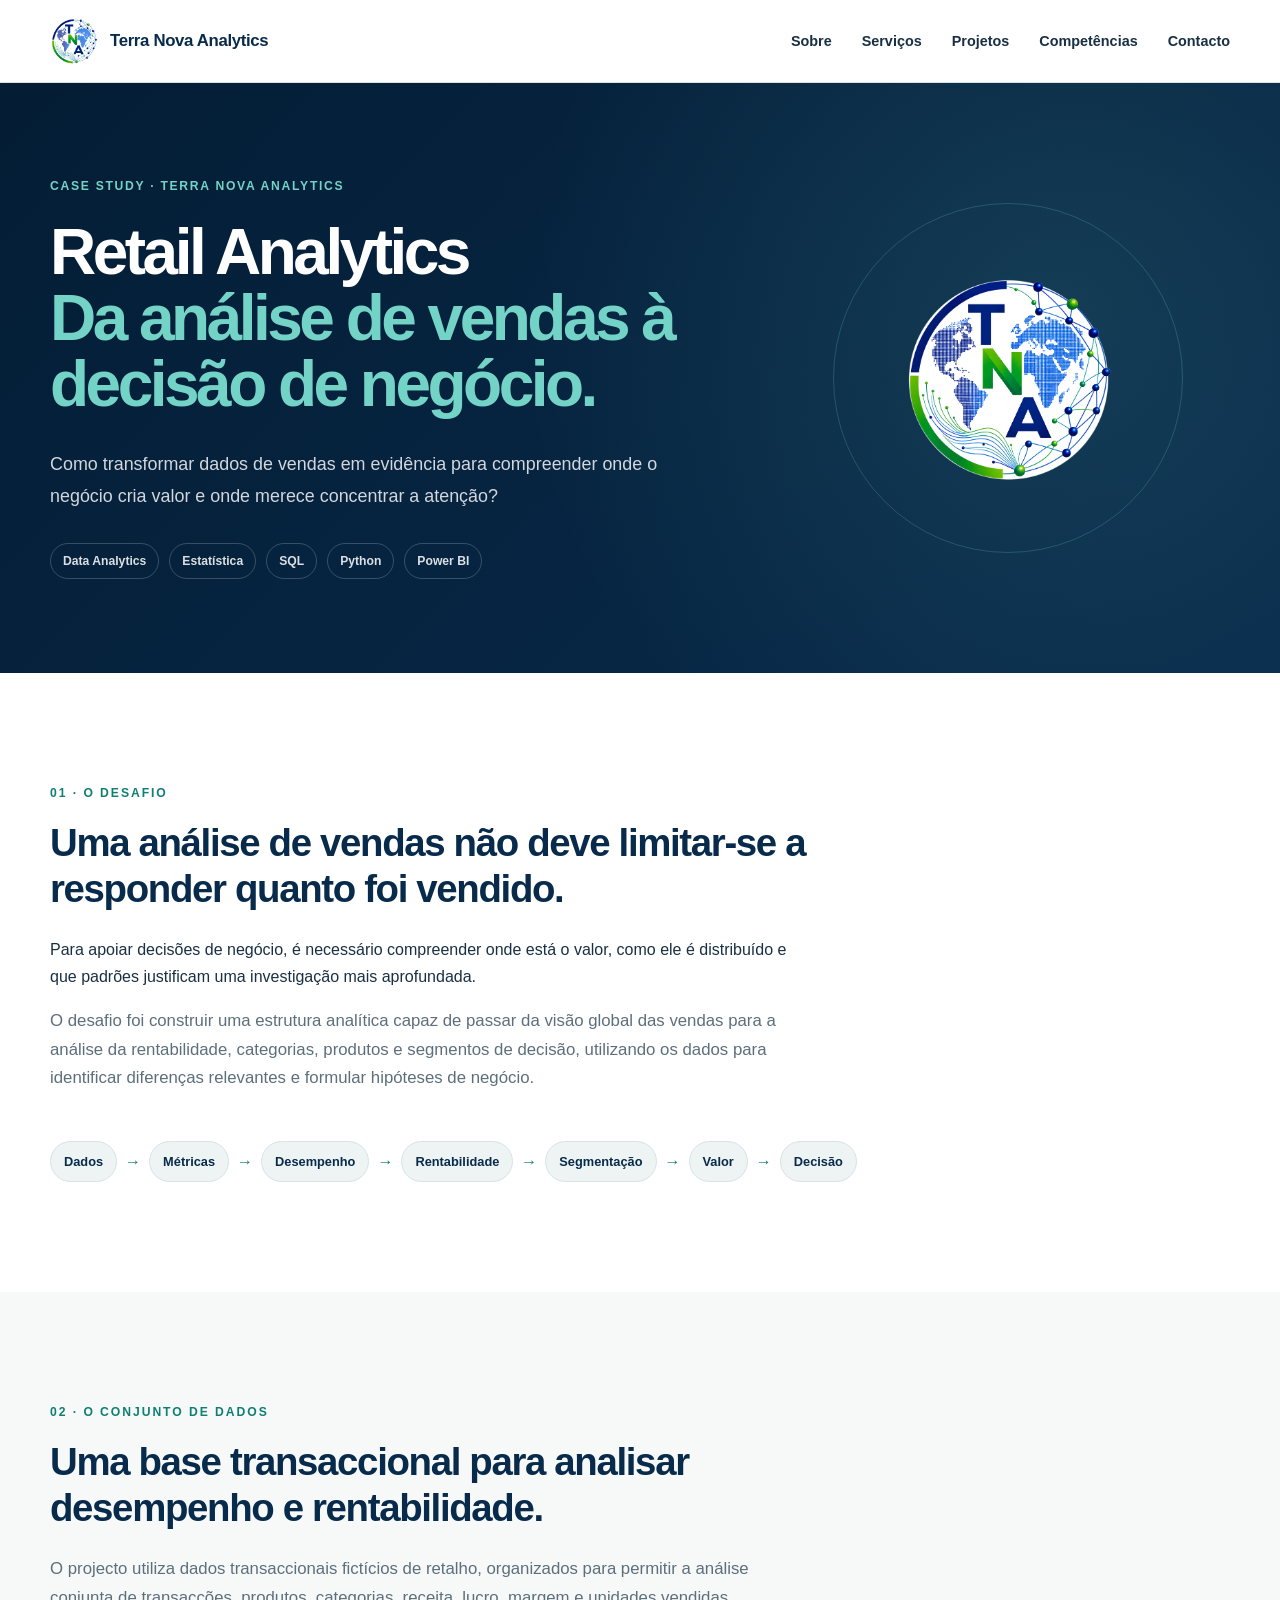
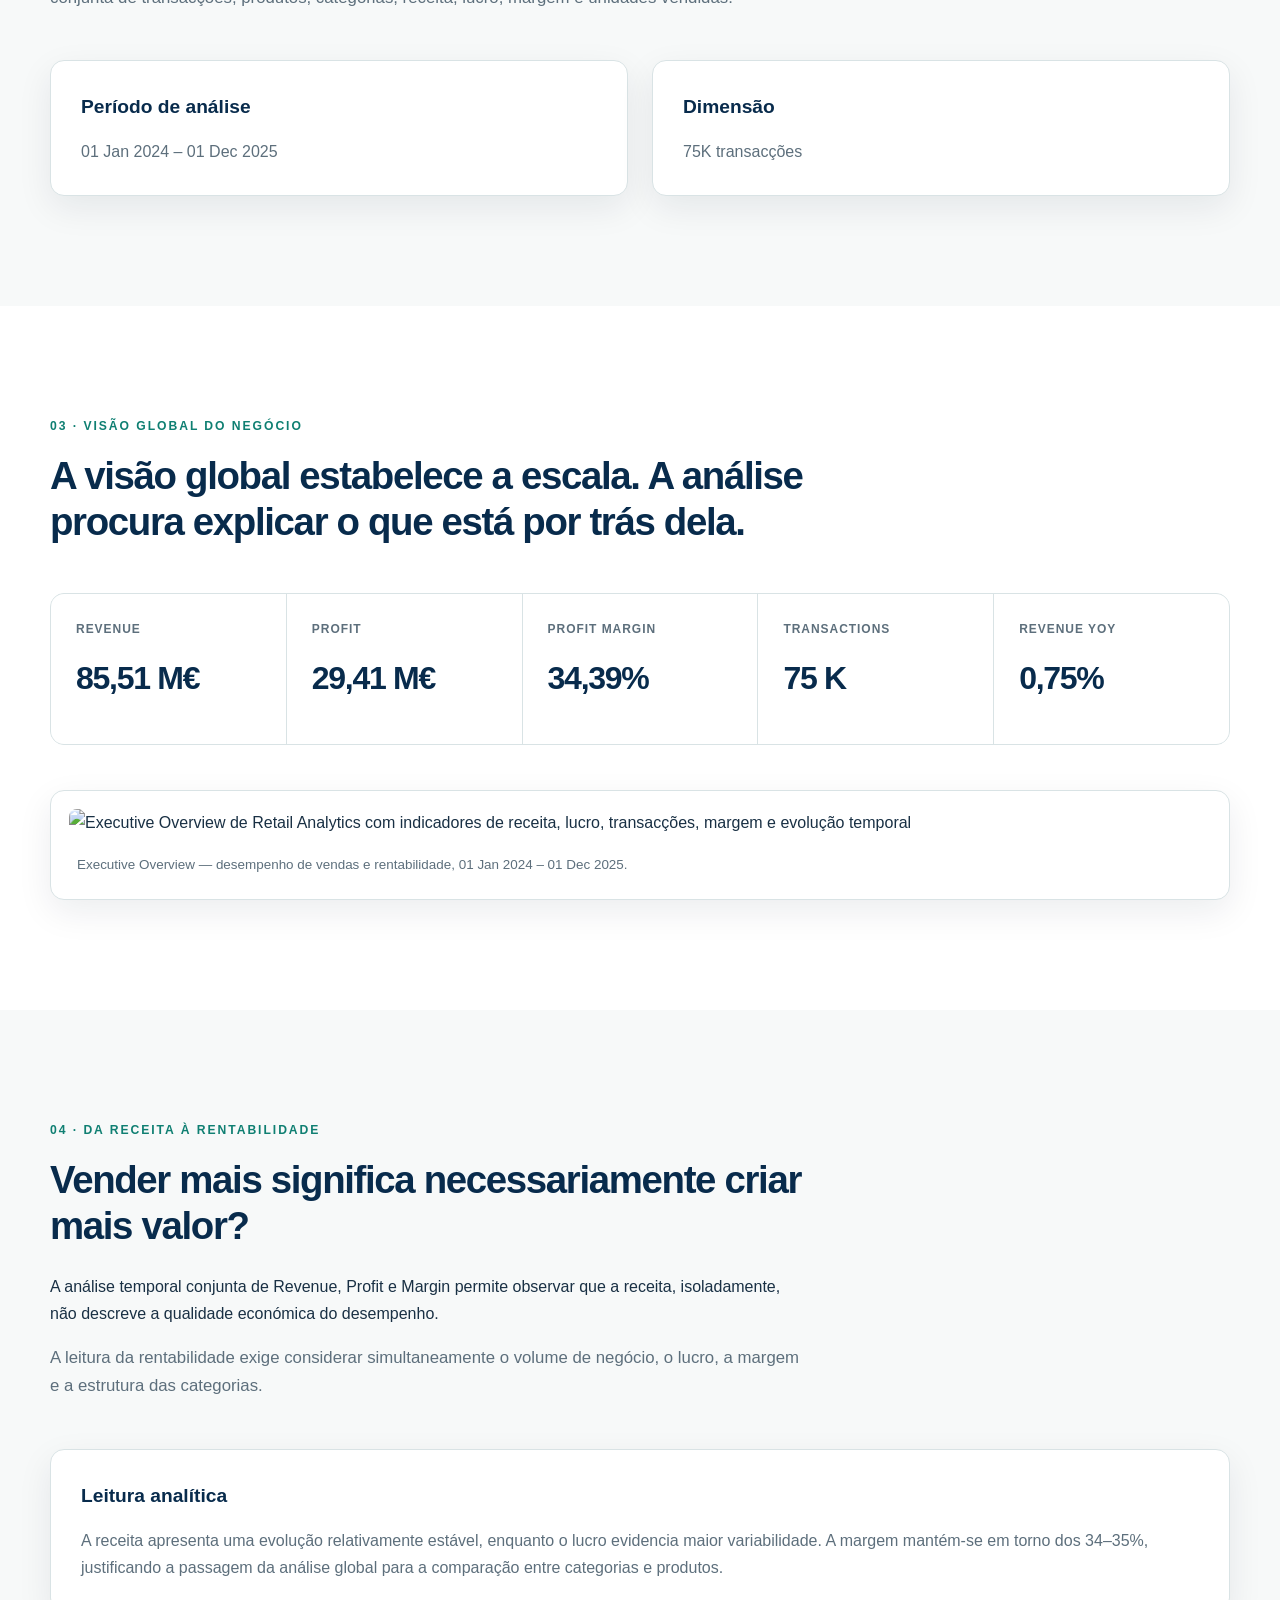
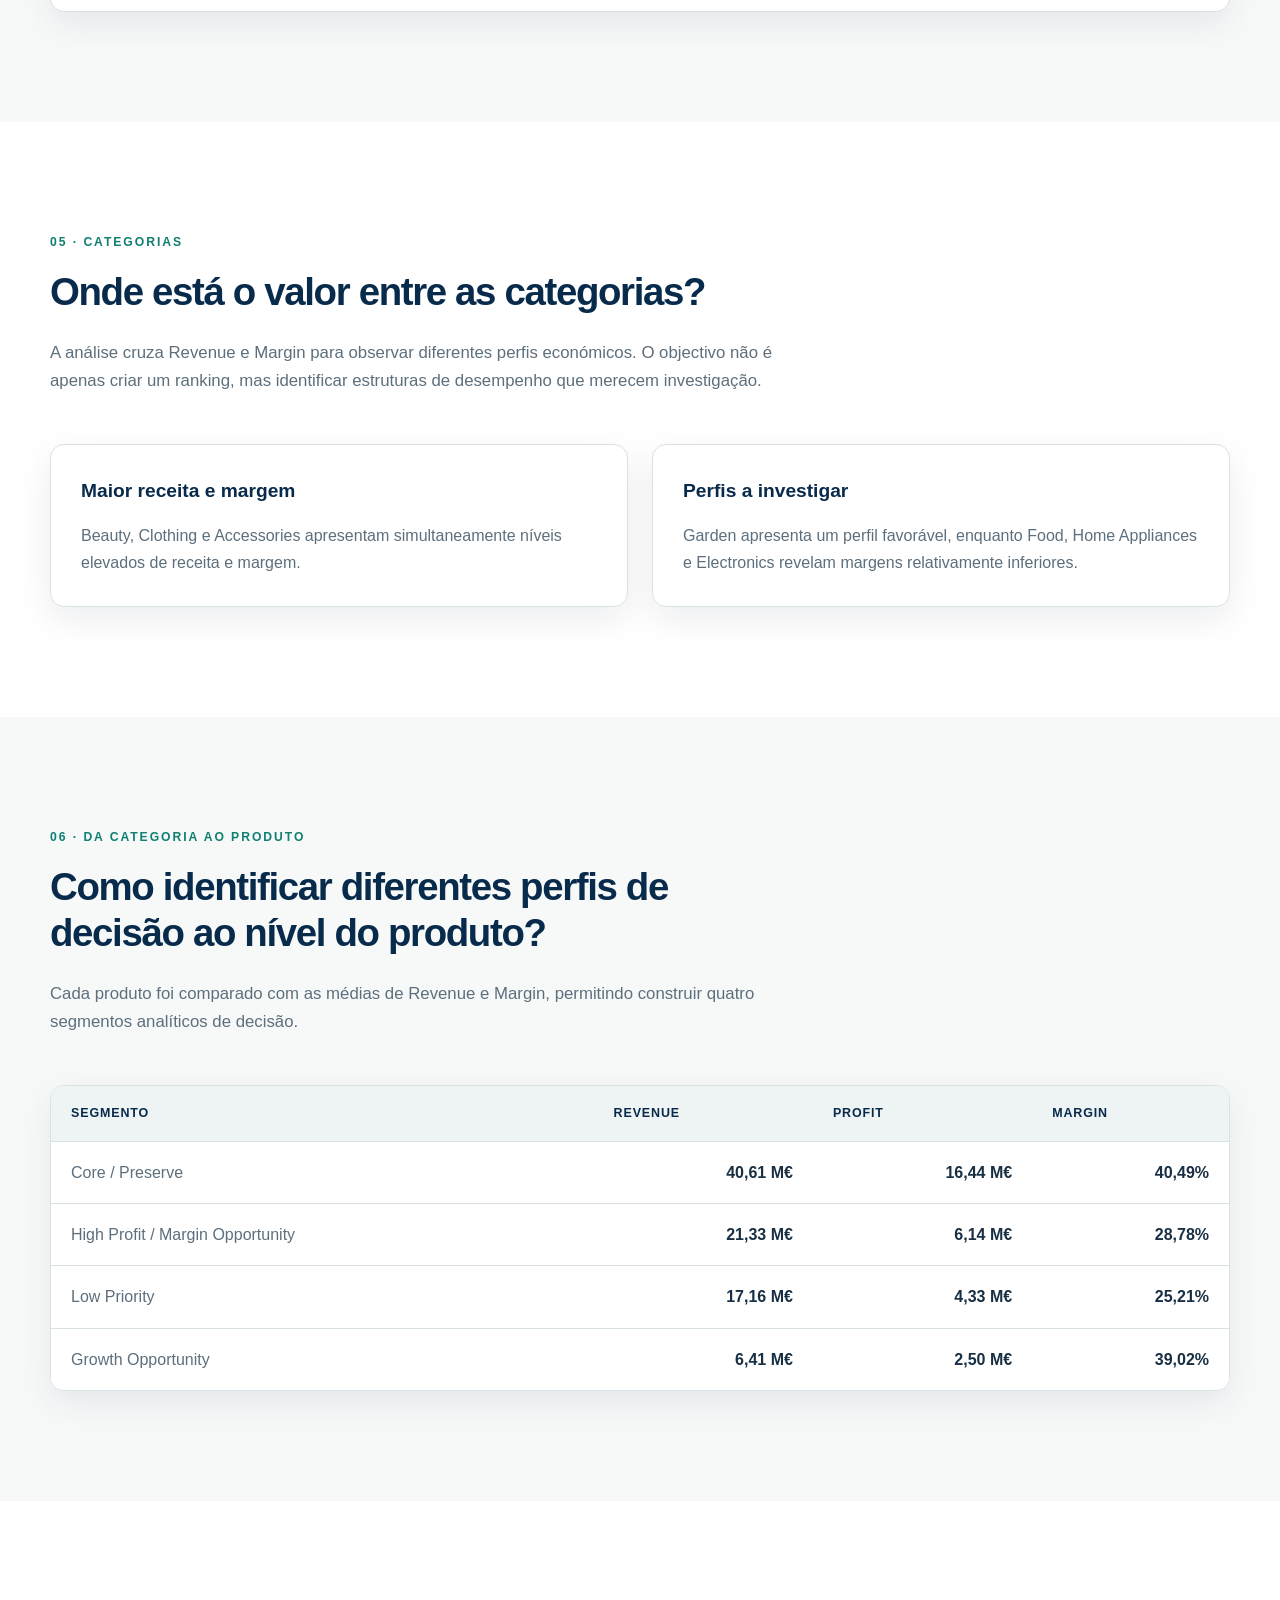
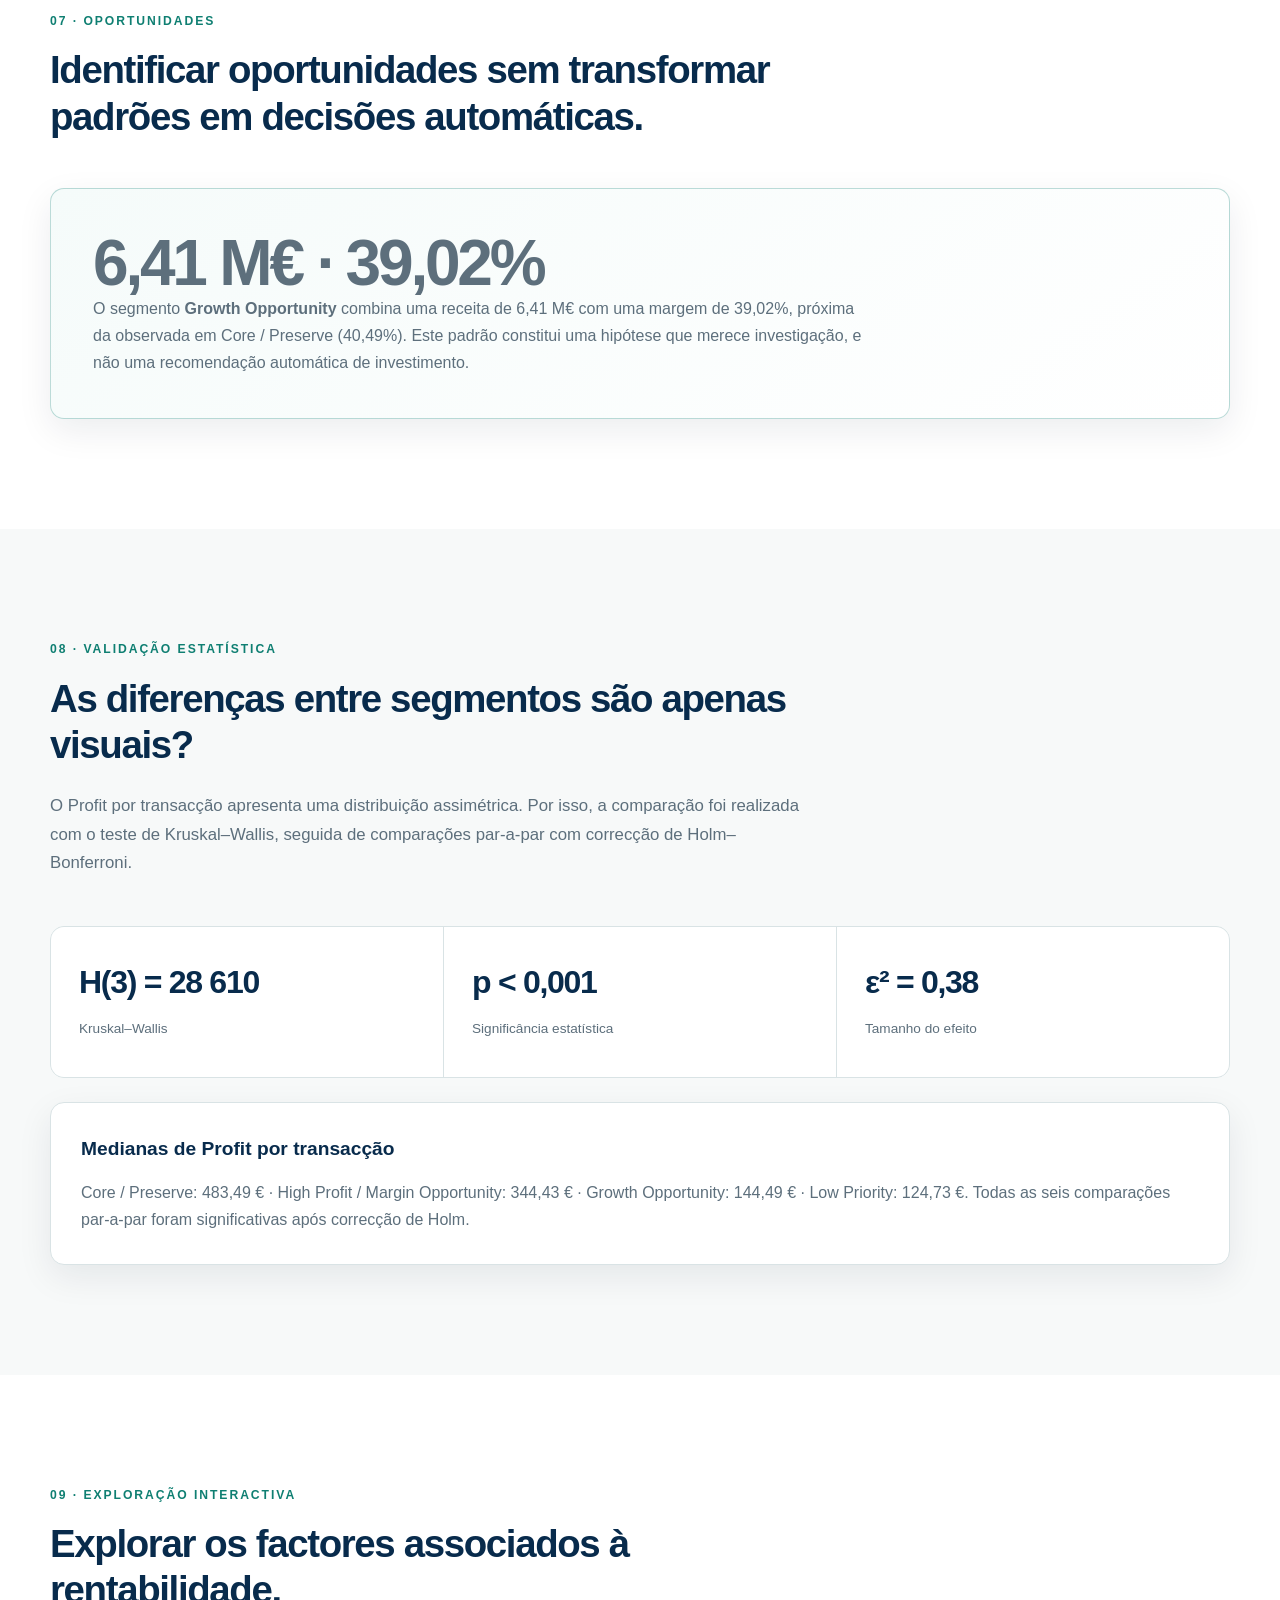
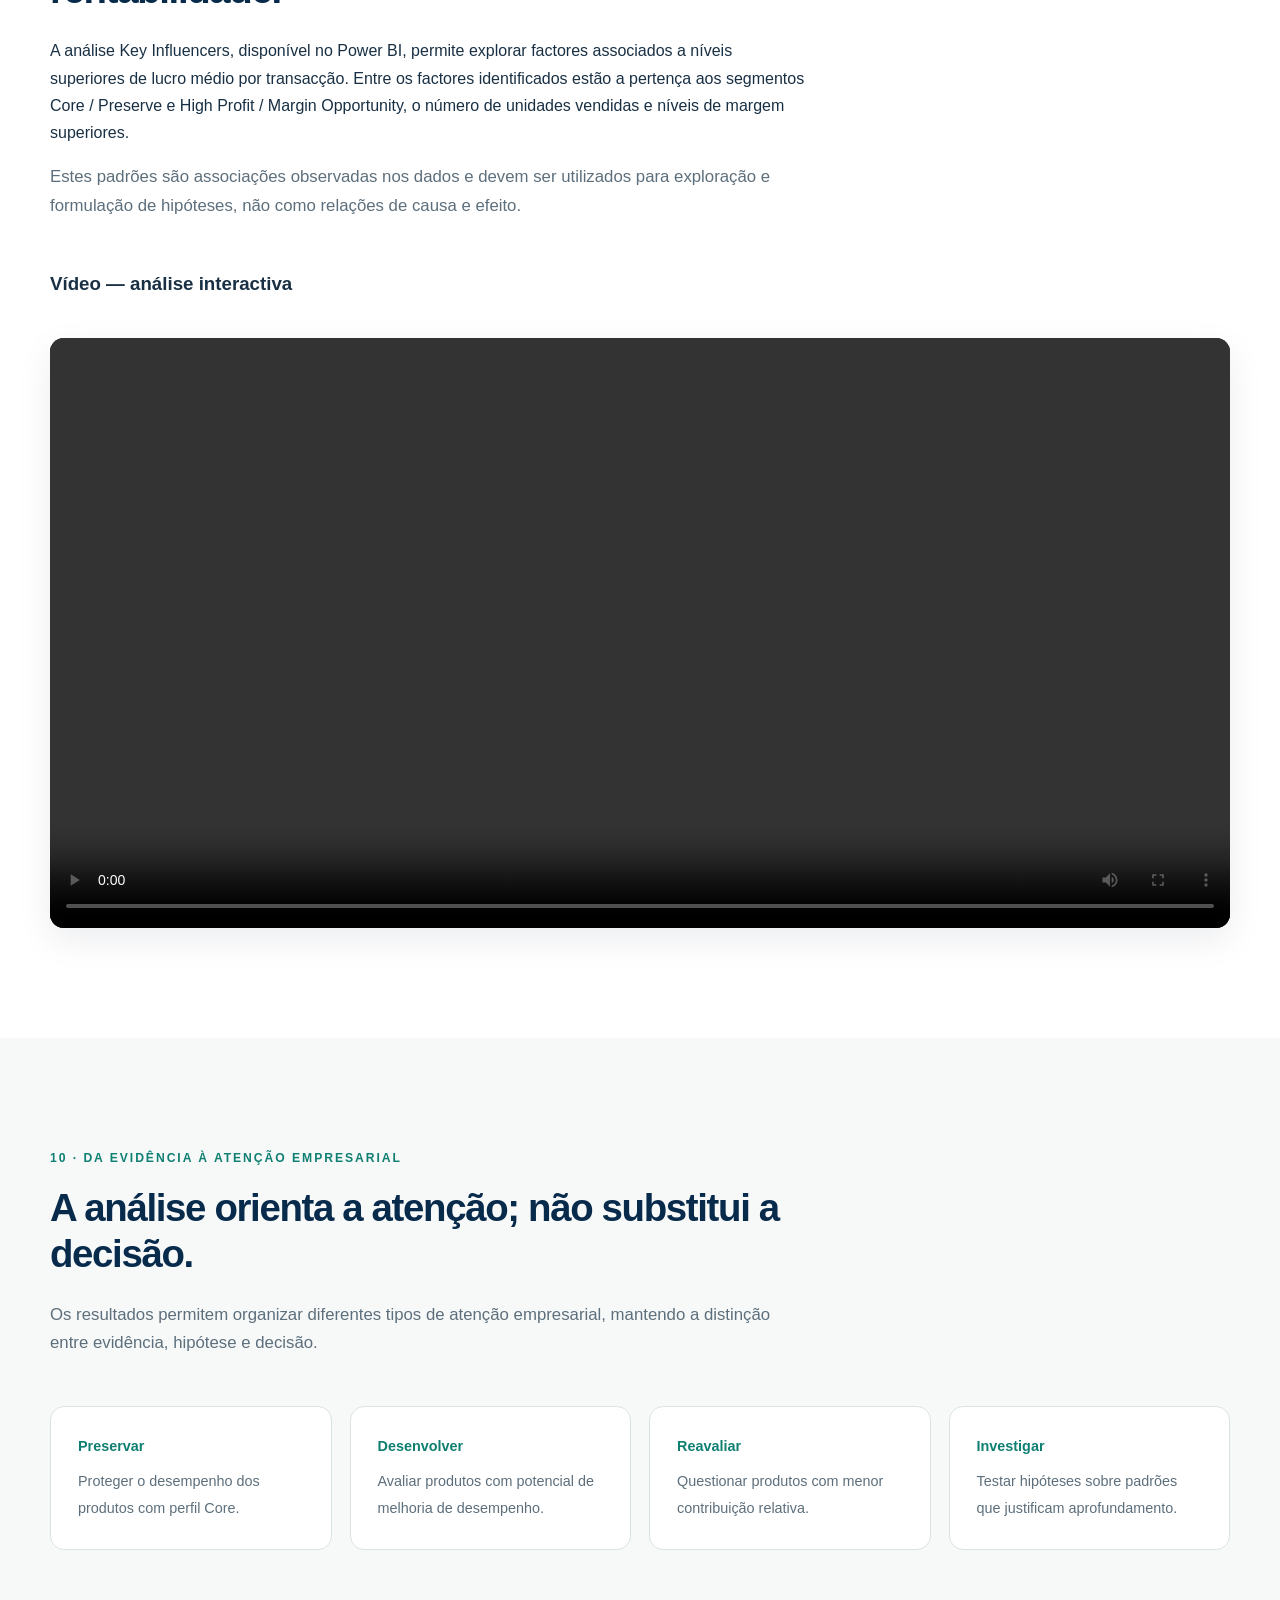
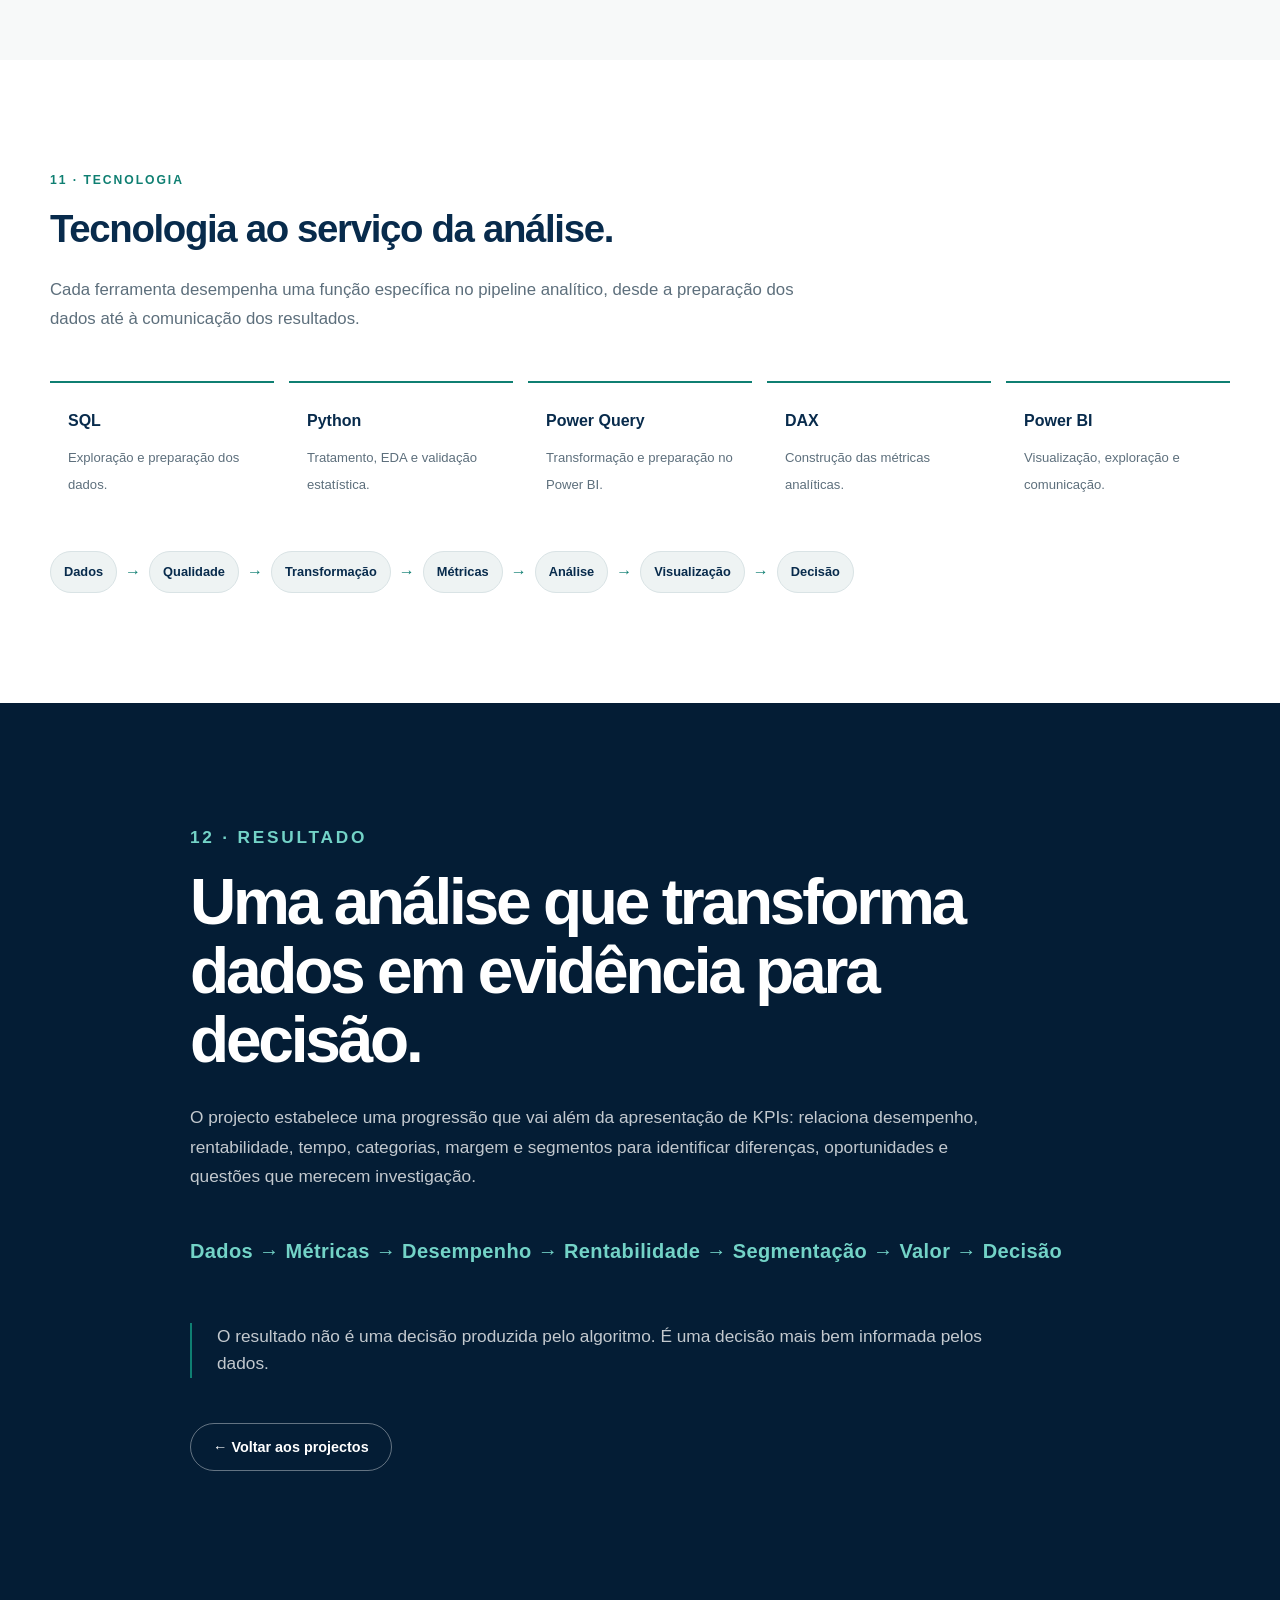
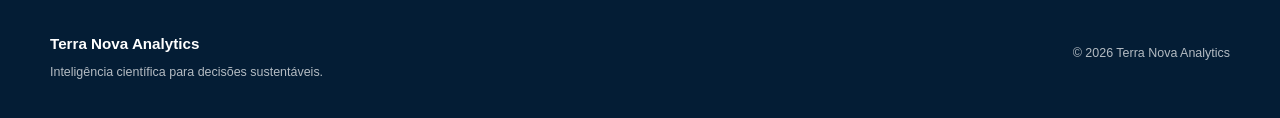
==== commit 1e4023b9: "Update case-study-retail.html" ====
--- a/case-study-retail.html
+++ b/case-study-retail.html
@@ -19,7 +19,7 @@
 
   <title>Retail Analytics | Terra Nova Analytics</title>
 
-  <link rel="icon" href="assets/logo-globe.png" type="image/png">
+  <link rel="icon" href="assets/logo-WEB-final.png" type="image/png">
   <link rel="stylesheet" href="style.css">
 
   <style>
@@ -505,7 +505,7 @@
   <header class="site-header">
     <div class="container header-inner">
       <a class="brand" href="index.html" aria-label="Terra Nova Analytics — página inicial">
-        <img class="brand-logo" src="assets/logo-globe.png" alt="" aria-hidden="true">
+        <img class="brand-logo" src="assets/logo-WEB-final.png" alt="" aria-hidden="true">
         <span class="brand-name">Terra Nova Analytics</span>
       </a>
 
@@ -547,7 +547,7 @@
 
         <div class="case-study-hero-mark" aria-hidden="true">
           <div class="case-study-hero-mark-frame">
-            <img src="assets/logo-globe.png" alt="">
+            <img src="assets/logo-WEB-final.png" alt="">
           </div>
         </div>
       </div>
@@ -863,7 +863,7 @@
 
         <div class="video-wrapper">
           <video controls preload="metadata">
-            <source src="assets/video/key.influencers" type="video/mp4">
+            <source src="assets/video/key.influencers.mp4" type="video/mp4">
             O seu navegador não suporta a reprodução de vídeo.
           </video>
         </div>
--- a/style.css
+++ b/style.css
@@ -0,0 +1,1136 @@
+:root {
+  --navy: #082b4c;
+  --navy-dark: #041d35;
+  --navy-light: #103e63;
+
+  --green: #0f7f72;
+  --green-dark: #09675d;
+  --cyan: #73d3c7;
+
+  --white: #ffffff;
+  --off-white: #f7f9f9;
+  --surface: #eef3f3;
+
+  --text: #193044;
+  --text-muted: #5d6f7c;
+
+  --border: #d9e3e5;
+  --border-dark: rgba(255, 255, 255, 0.14);
+
+  --container: 1180px;
+  --radius: 14px;
+
+  --shadow: 0 12px 35px rgba(4, 29, 53, 0.08);
+}
+
+
+/* ------------------------------------------------------------
+   Reset
+------------------------------------------------------------ */
+
+* {
+  box-sizing: border-box;
+}
+
+html {
+  scroll-behavior: smooth;
+}
+
+body {
+  margin: 0;
+  background: var(--white);
+  color: var(--text);
+  font-family:
+    Inter,
+    "Segoe UI",
+    Roboto,
+    Helvetica,
+    Arial,
+    sans-serif;
+  font-size: 16px;
+  line-height: 1.7;
+}
+
+img {
+  display: block;
+  max-width: 100%;
+}
+
+a {
+  color: inherit;
+}
+
+button,
+a {
+  -webkit-tap-highlight-color: transparent;
+}
+
+
+/* ------------------------------------------------------------
+   Accessibility
+------------------------------------------------------------ */
+
+.skip-link {
+  position: absolute;
+  top: -50px;
+  left: 20px;
+  z-index: 1000;
+
+  padding: 10px 16px;
+
+  background: var(--navy);
+  color: var(--white);
+
+  text-decoration: none;
+  border-radius: 6px;
+}
+
+.skip-link:focus {
+  top: 20px;
+}
+
+
+/* ------------------------------------------------------------
+   Layout
+------------------------------------------------------------ */
+
+.container {
+  width: min(
+    calc(100% - 48px),
+    var(--container)
+  );
+
+  margin-inline: auto;
+}
+
+
+/* ------------------------------------------------------------
+   Header
+------------------------------------------------------------ */
+
+.site-header {
+  position: sticky;
+  top: 0;
+  z-index: 100;
+
+  background: rgba(255, 255, 255, 0.96);
+
+  border-bottom: 1px solid var(--border);
+
+  backdrop-filter: blur(10px);
+}
+
+.header-inner {
+  min-height: 82px;
+
+  display: flex;
+  align-items: center;
+  justify-content: space-between;
+
+  gap: 32px;
+}
+
+.brand {
+  display: inline-flex;
+  align-items: center;
+
+  gap: 12px;
+
+  color: var(--navy);
+
+  text-decoration: none;
+
+  flex-shrink: 0;
+}
+
+.brand-logo {
+  width: 48px;
+  height: 48px;
+
+  object-fit: contain;
+}
+
+.brand-name {
+  font-size: 1.05rem;
+  font-weight: 700;
+  letter-spacing: -0.02em;
+}
+
+.site-nav {
+  display: flex;
+  align-items: center;
+
+  gap: 30px;
+}
+
+.site-nav a {
+  position: relative;
+
+  padding-block: 6px;
+
+  color: var(--text);
+
+  font-size: 0.9rem;
+  font-weight: 600;
+
+  text-decoration: none;
+
+  transition:
+    color 180ms ease;
+}
+
+.site-nav a::after {
+  content: "";
+
+  position: absolute;
+  left: 0;
+  right: 0;
+  bottom: 0;
+
+  height: 2px;
+
+  background: var(--green);
+
+  transform: scaleX(0);
+  transform-origin: left;
+
+  transition:
+    transform 180ms ease;
+}
+
+.site-nav a:hover,
+.site-nav a:focus-visible {
+  color: var(--green);
+}
+
+.site-nav a:hover::after,
+.site-nav a:focus-visible::after {
+  transform: scaleX(1);
+}
+
+
+/* ------------------------------------------------------------
+   Hero
+------------------------------------------------------------ */
+
+.hero {
+  position: relative;
+  overflow: hidden;
+
+  min-height: 650px;
+
+  display: flex;
+  align-items: center;
+
+  background:
+    radial-gradient(
+      circle at 82% 45%,
+      rgba(115, 211, 199, 0.13),
+      transparent 50%
+    ),
+    linear-gradient(
+      135deg,
+      var(--navy-dark),
+      var(--navy)
+    );
+
+  color: var(--white);
+}
+
+.hero-grid {
+  position: relative;
+  z-index: 2;
+
+  display: grid;
+
+  grid-template-columns:
+    minmax(0, 1.2fr)
+    minmax(320px, 0.8fr);
+
+  align-items: center;
+
+  gap: 70px;
+
+  padding-block: 90px;
+}
+
+.hero-content {
+  max-width: 720px;
+}
+
+.eyebrow {
+  margin: 0 0 24px;
+
+  color: var(--cyan);
+
+  font-size: 0.76rem;
+  font-weight: 700;
+
+  letter-spacing: 0.14em;
+  line-height: 1.6;
+}
+
+.hero h1 {
+  margin: 0;
+
+  max-width: 760px;
+
+  color: var(--white);
+
+  font-size: clamp(3rem, 5vw, 5.2rem);
+
+  font-weight: 700;
+
+  letter-spacing: -0.055em;
+
+  line-height: 1.03;
+}
+
+.hero h1 span {
+  display: block;
+
+  color: var(--cyan);
+}
+
+.hero-text {
+  max-width: 680px;
+
+  margin: 30px 0 0;
+
+  color: rgba(255, 255, 255, 0.82);
+
+  font-size: 1.1rem;
+
+  line-height: 1.8;
+}
+
+.hero-actions {
+  display: flex;
+  flex-wrap: wrap;
+
+  gap: 14px;
+
+  margin-top: 38px;
+}
+
+.button {
+  display: inline-flex;
+  align-items: center;
+  justify-content: center;
+
+  min-height: 48px;
+
+  padding: 11px 22px;
+
+  border: 1px solid transparent;
+  border-radius: 999px;
+
+  font-size: 0.9rem;
+  font-weight: 700;
+
+  text-decoration: none;
+
+  transition:
+    transform 180ms ease,
+    background 180ms ease,
+    border-color 180ms ease;
+}
+
+.button:hover {
+  transform: translateY(-2px);
+}
+
+.button-primary {
+  background: var(--green);
+  color: var(--white);
+}
+
+.button-primary:hover {
+  background: var(--green-dark);
+}
+
+.button-outline {
+  border-color: rgba(255, 255, 255, 0.38);
+
+  color: var(--white);
+}
+
+.button-outline:hover {
+  background: rgba(255, 255, 255, 0.08);
+
+  border-color: rgba(255, 255, 255, 0.65);
+}
+
+.hero-visual {
+  display: flex;
+  align-items: center;
+  justify-content: center;
+}
+
+.hero-logo-frame {
+  position: relative;
+
+  width: min(390px, 100%);
+  aspect-ratio: 1;
+
+  display: flex;
+  align-items: center;
+  justify-content: center;
+
+  border: 1px solid rgba(115, 211, 199, 0.22);
+
+  border-radius: 50%;
+
+  background: transparent;
+}
+
+.hero-logo-frame::before {
+  content: "";
+
+  position: absolute;
+
+  inset: 12%;
+
+  border: 1px solid rgba(115, 211, 199, 0.22);
+
+  border-radius: 50%;
+}
+
+.hero-logo {
+  position: relative;
+  z-index: 2;
+
+  width: 62%;
+
+  object-fit: contain;
+  filter: none;
+  box-shadow: none;
+}
+
+.hero-decoration {
+  position: absolute;
+
+  border: 1px solid rgba(115, 211, 199, 0.13);
+
+  border-radius: 50%;
+
+  pointer-events: none;
+}
+
+.hero-decoration-one {
+  width: 620px;
+  height: 620px;
+
+  right: -270px;
+  top: -160px;
+}
+
+.hero-decoration-two {
+  width: 420px;
+  height: 420px;
+
+  left: -290px;
+  bottom: -280px;
+}
+
+
+/* ------------------------------------------------------------
+   Sections
+------------------------------------------------------------ */
+
+.section {
+  padding-block: 110px;
+}
+
+.section-alt {
+  background: var(--off-white);
+}
+
+.section-label {
+  margin: 0 0 16px;
+
+  color: var(--green);
+
+  font-size: 0.76rem;
+  font-weight: 800;
+
+  letter-spacing: 0.16em;
+  text-transform: uppercase;
+}
+
+.section-heading {
+  max-width: 720px;
+
+  margin-bottom: 55px;
+}
+
+.section-heading h2 {
+  margin: 0;
+
+  color: var(--navy);
+
+  font-size: clamp(2.1rem, 4vw, 3.4rem);
+
+  font-weight: 700;
+
+  letter-spacing: -0.045em;
+
+  line-height: 1.12;
+}
+
+.section-heading > p:last-child {
+  max-width: 650px;
+
+  margin: 20px 0 0;
+
+  color: var(--text-muted);
+
+  font-size: 1.05rem;
+}
+
+
+/* ------------------------------------------------------------
+   About
+------------------------------------------------------------ */
+
+.about-grid {
+  display: grid;
+
+  grid-template-columns:
+    minmax(0, 0.9fr)
+    minmax(0, 1.1fr);
+
+  gap: 90px;
+}
+
+.about-grid h2 {
+  margin: 0;
+
+  color: var(--navy);
+
+  font-size: clamp(2.1rem, 4vw, 3.3rem);
+
+  font-weight: 700;
+
+  letter-spacing: -0.045em;
+
+  line-height: 1.12;
+}
+
+.about-content {
+  max-width: 700px;
+}
+
+.about-content p {
+  margin: 0 0 22px;
+
+  color: var(--text-muted);
+}
+
+.about-content .lead {
+  color: var(--text);
+
+  font-size: 1.18rem;
+  font-weight: 500;
+
+  line-height: 1.75;
+}
+
+
+/* ------------------------------------------------------------
+   Services
+------------------------------------------------------------ */
+
+.service-grid {
+  display: grid;
+
+  grid-template-columns:
+    repeat(4, minmax(0, 1fr));
+
+  gap: 20px;
+}
+
+.service-card {
+  min-height: 390px;
+
+  padding: 30px;
+
+  background: var(--white);
+
+  border: 1px solid var(--border);
+  border-radius: var(--radius);
+
+  box-shadow: var(--shadow);
+
+  transition:
+    transform 180ms ease,
+    border-color 180ms ease,
+    box-shadow 180ms ease;
+}
+
+.service-card:hover {
+  transform: translateY(-5px);
+
+  border-color: rgba(15, 127, 114, 0.35);
+
+  box-shadow:
+    0 18px 45px rgba(4, 29, 53, 0.12);
+}
+
+.card-number {
+  display: block;
+
+  margin-bottom: 30px;
+
+  color: var(--green);
+
+  font-size: 0.75rem;
+  font-weight: 800;
+
+  letter-spacing: 0.12em;
+}
+
+.service-card h3 {
+  margin: 0 0 18px;
+
+  color: var(--navy);
+
+  font-size: 1.25rem;
+
+  line-height: 1.3;
+}
+
+.service-card p {
+  margin: 0 0 22px;
+
+  color: var(--text-muted);
+
+  font-size: 0.94rem;
+}
+
+.service-card ul {
+  display: grid;
+
+  gap: 7px;
+
+  margin: 0;
+  padding: 0;
+
+  list-style: none;
+}
+
+.service-card li {
+  position: relative;
+
+  padding-left: 17px;
+
+  color: var(--text);
+
+  font-size: 0.84rem;
+}
+
+.service-card li::before {
+  content: "";
+
+  position: absolute;
+
+  width: 5px;
+  height: 5px;
+
+  left: 0;
+  top: 0.72em;
+
+  background: var(--green);
+
+  border-radius: 50%;
+}
+
+
+/* ------------------------------------------------------------
+   Projects
+------------------------------------------------------------ */
+
+.project-grid {
+  display: grid;
+
+  grid-template-columns:
+    repeat(3, minmax(0, 1fr));
+
+  gap: 20px;
+}
+
+.project-card {
+  min-height: 350px;
+
+  display: flex;
+  flex-direction: column;
+
+  padding: 32px;
+
+  background: var(--white);
+
+  border: 1px solid var(--border);
+  border-radius: var(--radius);
+
+  box-shadow: var(--shadow);
+}
+
+.project-featured {
+  background:
+    linear-gradient(
+      145deg,
+      #f5fbfa,
+      var(--white)
+    );
+
+  border-color: rgba(15, 127, 114, 0.28);
+}
+
+.project-top {
+  display: flex;
+  justify-content: space-between;
+  align-items: flex-start;
+
+  gap: 15px;
+
+  margin-bottom: 38px;
+}
+
+.project-type {
+  color: var(--green);
+
+  font-size: 0.68rem;
+  font-weight: 800;
+
+  letter-spacing: 0.1em;
+
+  line-height: 1.5;
+}
+
+.project-index {
+  color: #a7b5bc;
+
+  font-size: 0.75rem;
+  font-weight: 700;
+}
+
+.project-card h3 {
+  margin: 0 0 18px;
+
+  color: var(--navy);
+
+  font-size: 1.55rem;
+
+  line-height: 1.25;
+}
+
+.project-card p {
+  margin: 0;
+
+  color: var(--text-muted);
+
+  font-size: 0.95rem;
+}
+
+.project-status {
+  margin-top: auto;
+  padding-top: 30px;
+
+  color: var(--text);
+
+  font-size: 0.78rem;
+  font-weight: 700;
+}
+
+.project-link {
+  display: inline-block;
+  margin-top: 22px;
+  color: var(--green);
+  font-weight: 600;
+  text-decoration: none;
+  transition: color 0.2s ease;
+}
+
+.project-link:hover {
+  color: var(--green-dark);
+}
+
+
+/* ------------------------------------------------------------
+   Skills
+------------------------------------------------------------ */
+
+.section-dark {
+  background:
+    linear-gradient(
+      135deg,
+      var(--navy-dark),
+      var(--navy)
+    );
+
+  color: var(--white);
+}
+
+.section-heading-dark h2 {
+  color: var(--white);
+}
+
+.section-heading-dark > p:last-child {
+  color: rgba(255, 255, 255, 0.7);
+}
+
+.skills-groups {
+  display: grid;
+
+  grid-template-columns:
+    repeat(3, minmax(0, 1fr));
+
+  gap: 50px;
+}
+
+.skill-group {
+  padding-top: 25px;
+
+  border-top: 1px solid var(--border-dark);
+}
+
+.skill-group h3 {
+  margin: 0 0 22px;
+
+  color: var(--cyan);
+
+  font-size: 1rem;
+
+  font-weight: 700;
+}
+
+.skill-list {
+  display: flex;
+  flex-wrap: wrap;
+
+  gap: 9px;
+}
+
+.skill-list span {
+  padding: 7px 12px;
+
+  border: 1px solid var(--border-dark);
+  border-radius: 999px;
+
+  color: rgba(255, 255, 255, 0.84);
+
+  font-size: 0.78rem;
+}
+
+
+/* ------------------------------------------------------------
+   Contact
+------------------------------------------------------------ */
+
+.contact-section {
+  padding-block: 100px;
+
+  background: var(--green);
+
+  color: var(--white);
+}
+
+.contact-grid {
+  display: grid;
+
+  grid-template-columns:
+    minmax(0, 1.2fr)
+    minmax(320px, 0.8fr);
+
+  align-items: center;
+
+  gap: 80px;
+}
+
+.section-label-light {
+  color: var(--cyan);
+}
+
+.contact-grid h2 {
+  max-width: 720px;
+
+  margin: 0;
+
+  color: var(--white);
+
+  font-size: clamp(2.2rem, 4vw, 3.7rem);
+
+  letter-spacing: -0.045em;
+
+  line-height: 1.1;
+}
+
+.contact-grid p:not(.section-label) {
+  max-width: 650px;
+
+  margin: 25px 0 0;
+
+  color: rgba(255, 255, 255, 0.82);
+}
+
+.contact-action {
+  display: flex;
+  flex-direction: column;
+  align-items: flex-start;
+
+  gap: 24px;
+}
+
+.contact-email {
+  color: var(--white);
+
+  font-size: clamp(1.0rem, 1.4vw, 1.3rem);
+
+  font-weight: 700;
+
+  text-decoration: none;
+
+  border-bottom: 1px solid rgba(255, 255, 255, 0.5);
+}
+
+.contact-email:hover {
+  border-color: var(--white);
+}
+
+.button-light {
+  background: var(--white);
+  color: var(--green);
+}
+
+.button-light:hover {
+  background: var(--off-white);
+}
+
+
+/* ------------------------------------------------------------
+   Footer
+------------------------------------------------------------ */
+
+.site-footer {
+  padding-block: 35px;
+
+  background: var(--navy-dark);
+
+  color: rgba(255, 255, 255, 0.7);
+}
+
+.footer-inner {
+  display: flex;
+
+  align-items: center;
+  justify-content: space-between;
+
+  gap: 30px;
+}
+
+.footer-inner strong {
+  color: var(--white);
+
+  font-size: 0.95rem;
+}
+
+.footer-inner p {
+  margin: 5px 0 0;
+
+  font-size: 0.78rem;
+}
+
+.footer-meta {
+  text-align: right;
+}
+
+.footer-meta p {
+  margin: 0 0 3px;
+}
+
+
+/* ------------------------------------------------------------
+   Responsive
+------------------------------------------------------------ */
+
+@media (max-width: 1050px) {
+
+  .service-grid {
+    grid-template-columns:
+      repeat(2, minmax(0, 1fr));
+  }
+
+  .about-grid {
+    gap: 50px;
+  }
+
+  .site-nav {
+    gap: 18px;
+  }
+
+}
+
+
+@media (max-width: 850px) {
+
+  .header-inner {
+    min-height: 72px;
+  }
+
+  .brand-logo {
+    width: 42px;
+    height: 42px;
+  }
+
+  .brand-name {
+    font-size: 0.95rem;
+  }
+
+  .site-nav {
+    display: none;
+  }
+
+  .hero {
+    min-height: auto;
+  }
+
+  .hero-grid {
+    grid-template-columns: 1fr;
+
+    gap: 55px;
+
+    padding-block: 75px;
+  }
+
+  .hero-content {
+    max-width: none;
+  }
+
+  .hero-visual {
+    justify-content: flex-start;
+  }
+
+  .hero-logo-frame {
+    width: min(320px, 75vw);
+  }
+
+  .about-grid {
+    grid-template-columns: 1fr;
+
+    gap: 35px;
+  }
+
+  .project-grid {
+    grid-template-columns: 1fr;
+  }
+
+  .project-card {
+    min-height: 310px;
+  }
+
+  .skills-groups {
+    grid-template-columns: 1fr;
+
+    gap: 35px;
+  }
+
+  .contact-grid {
+    grid-template-columns: 1fr;
+
+    gap: 40px;
+  }
+
+}
+
+
+@media (max-width: 600px) {
+
+  .container {
+    width: min(
+      calc(100% - 32px),
+      var(--container)
+    );
+  }
+
+  .section {
+    padding-block: 75px;
+  }
+
+  .hero-grid {
+    padding-block: 60px;
+  }
+
+  .hero h1 {
+    font-size: clamp(2.5rem, 12vw, 4rem);
+  }
+
+  .hero-text {
+    font-size: 1rem;
+  }
+
+  .hero-actions {
+    align-items: stretch;
+    flex-direction: column;
+  }
+
+  .hero-actions .button {
+    width: 100%;
+  }
+
+  .service-grid {
+    grid-template-columns: 1fr;
+  }
+
+  .service-card {
+    min-height: auto;
+  }
+
+  .project-card {
+    padding: 27px;
+  }
+
+  .contact-section {
+    padding-block: 75px;
+  }
+
+  .contact-action {
+    align-items: stretch;
+  }
+
+  .contact-email {
+    overflow-wrap: anywhere;
+  }
+
+  .contact-action .button {
+    width: 100%;
+  }
+
+  .footer-inner {
+    flex-direction: column;
+    align-items: flex-start;
+  }
+
+  .footer-meta {
+    text-align: left;
+  }
+
+}
+
+
+/* ------------------------------------------------------------
+   Reduced motion
+------------------------------------------------------------ */
+
+@media (prefers-reduced-motion: reduce) {
+
+  html {
+    scroll-behavior: auto;
+  }
+
+  *,
+  *::before,
+  *::after {
+    transition-duration: 0.01ms !important;
+  }
+
+}
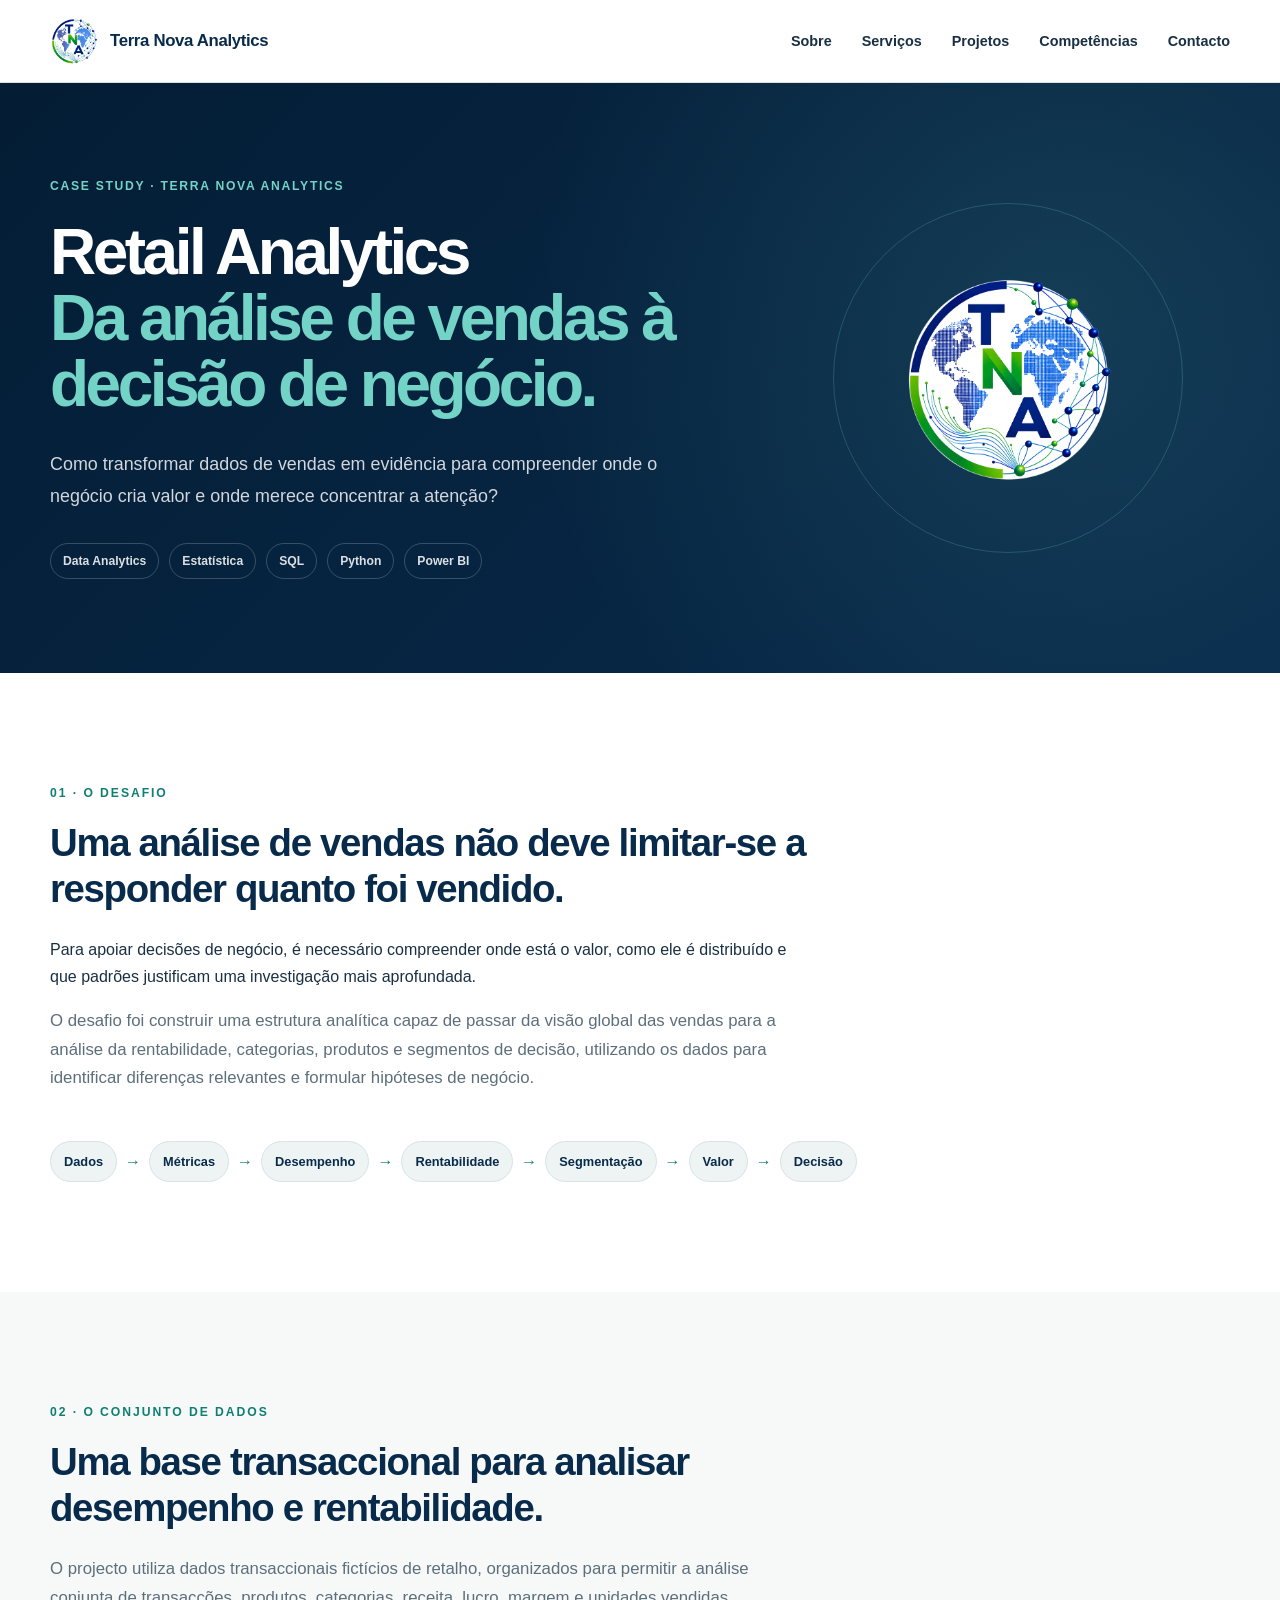
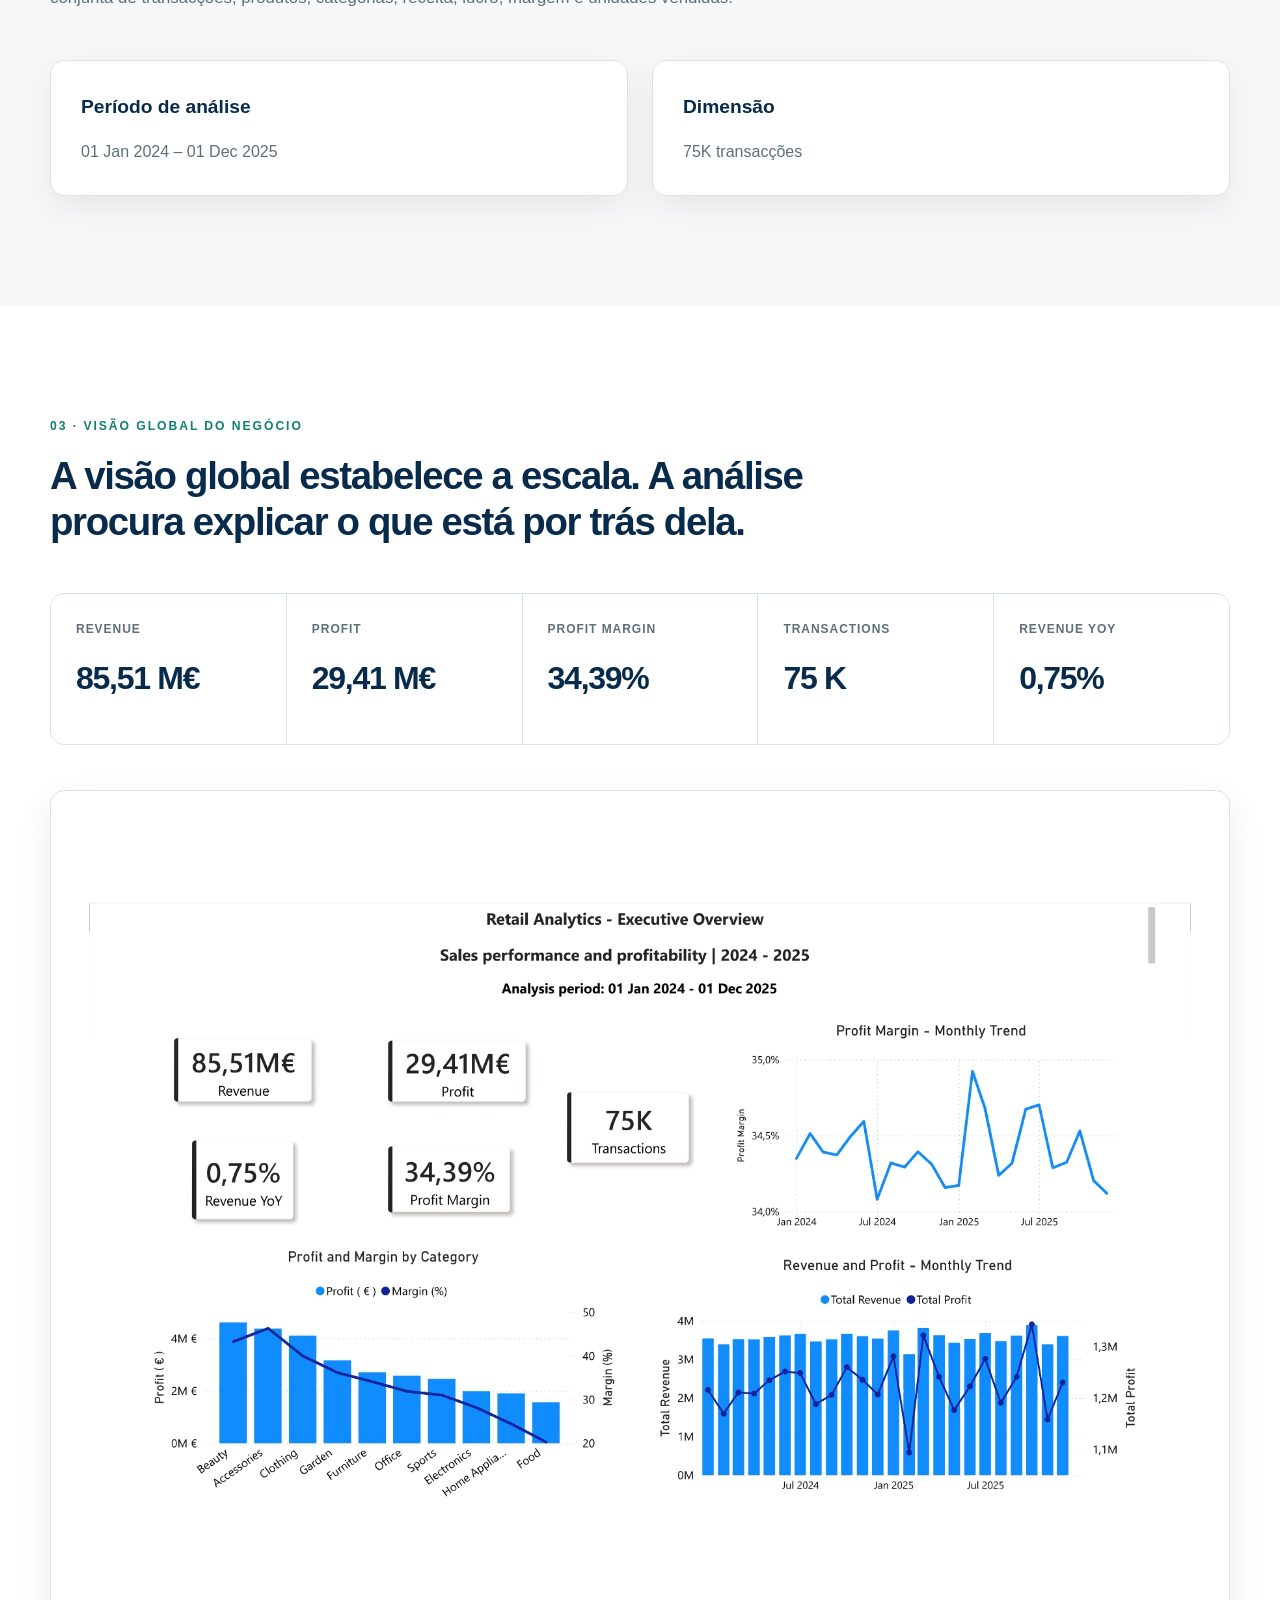
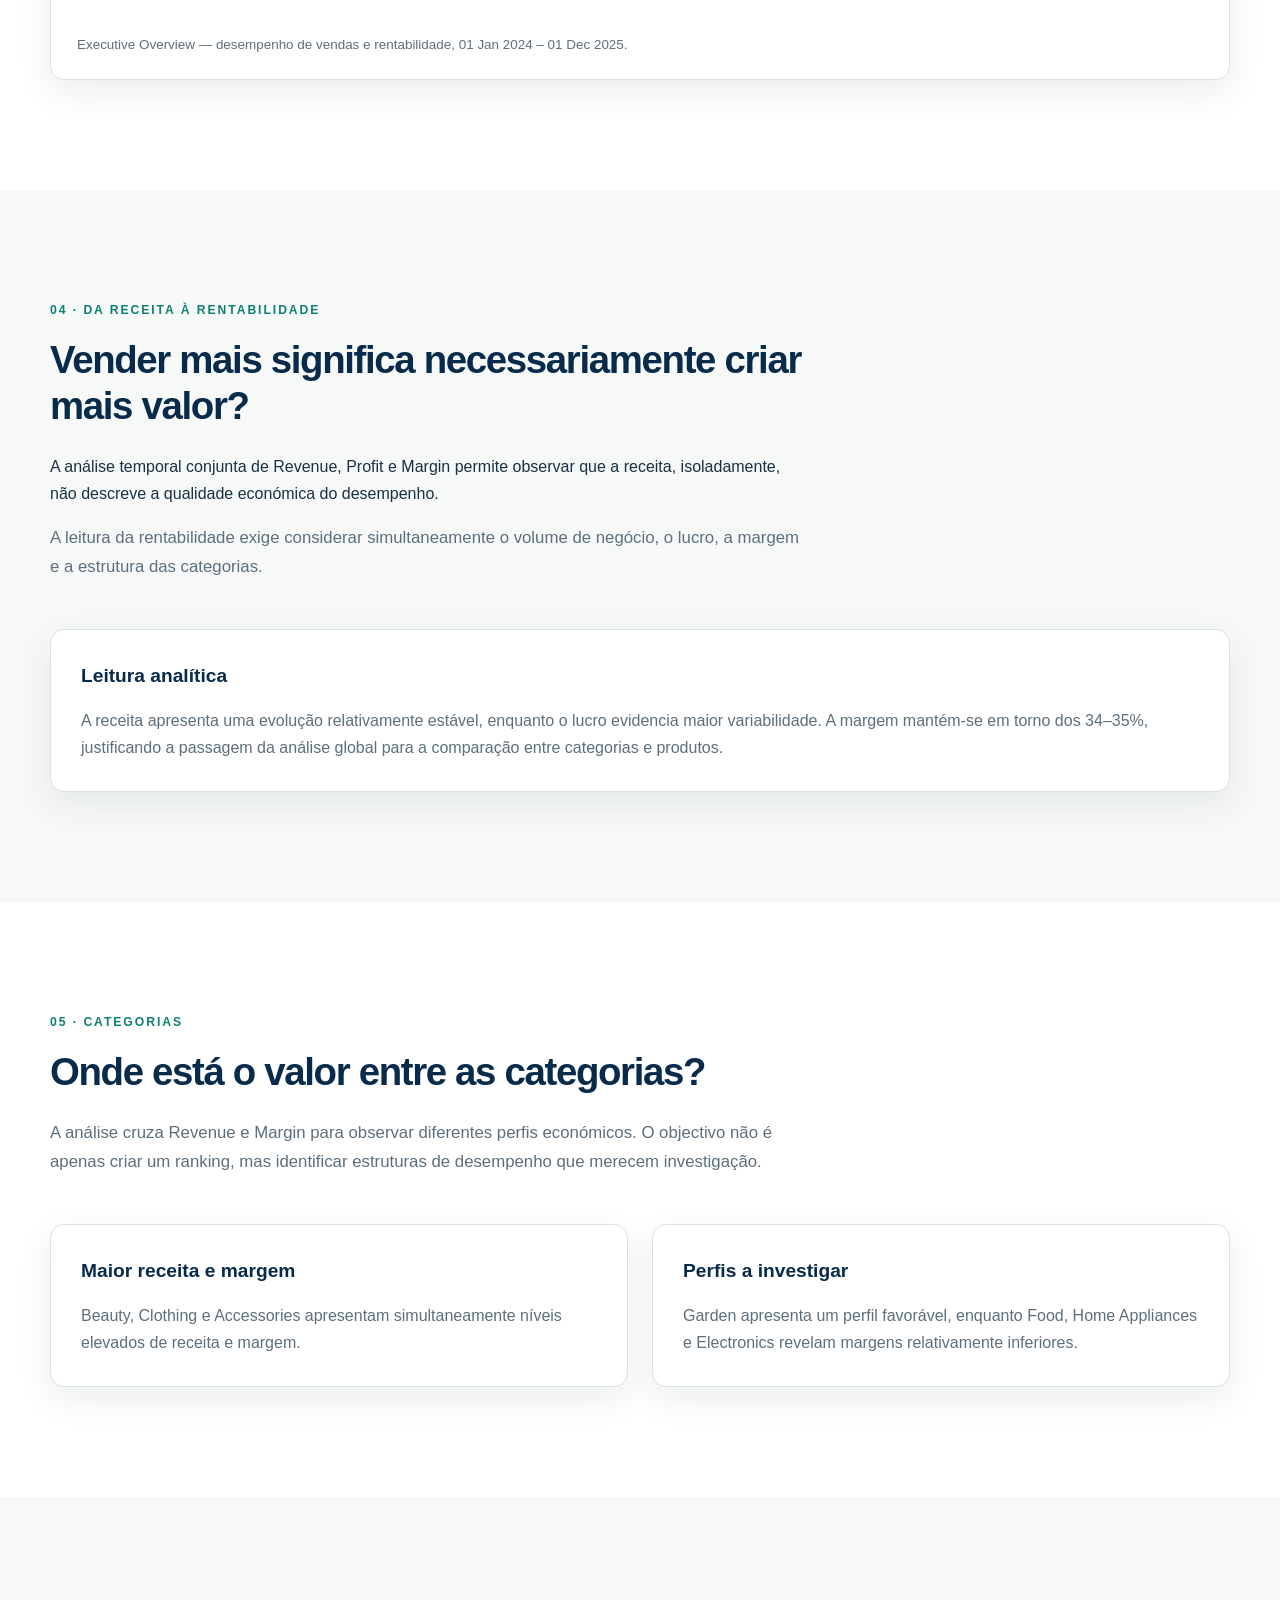
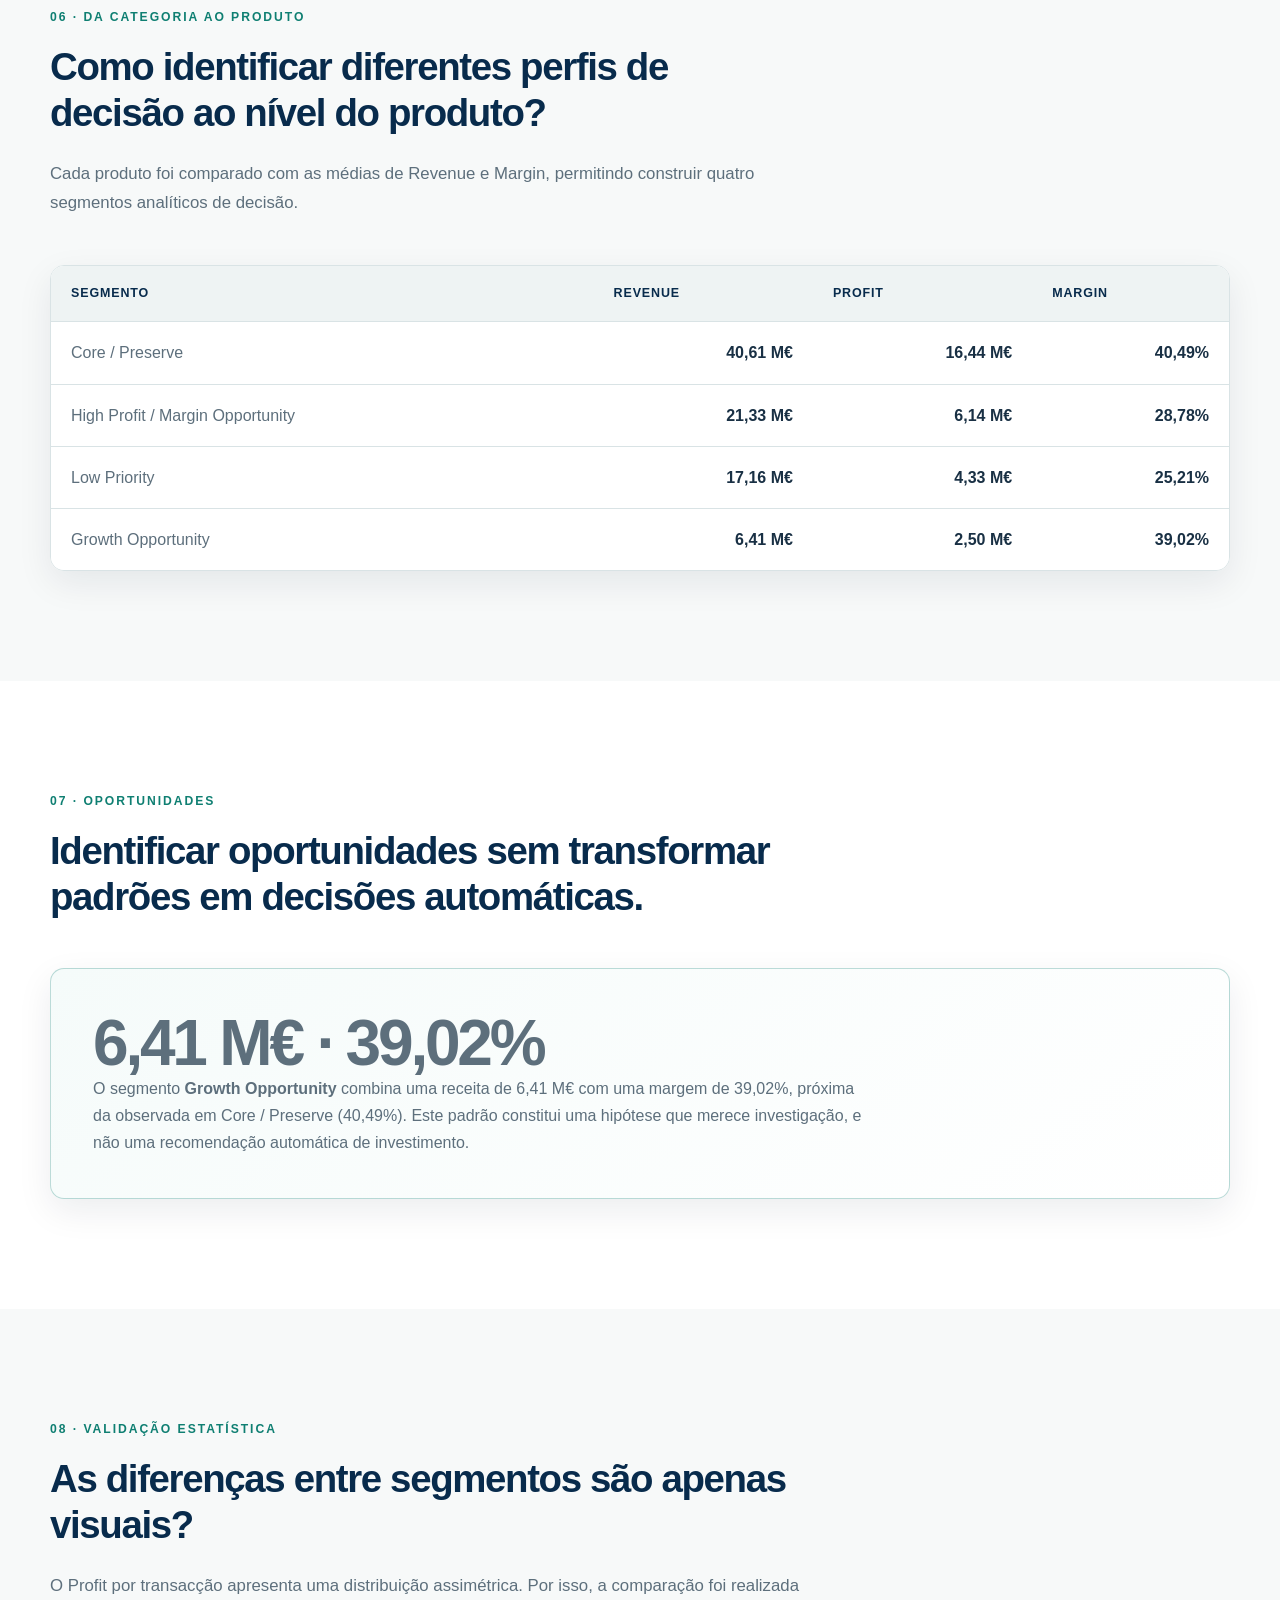
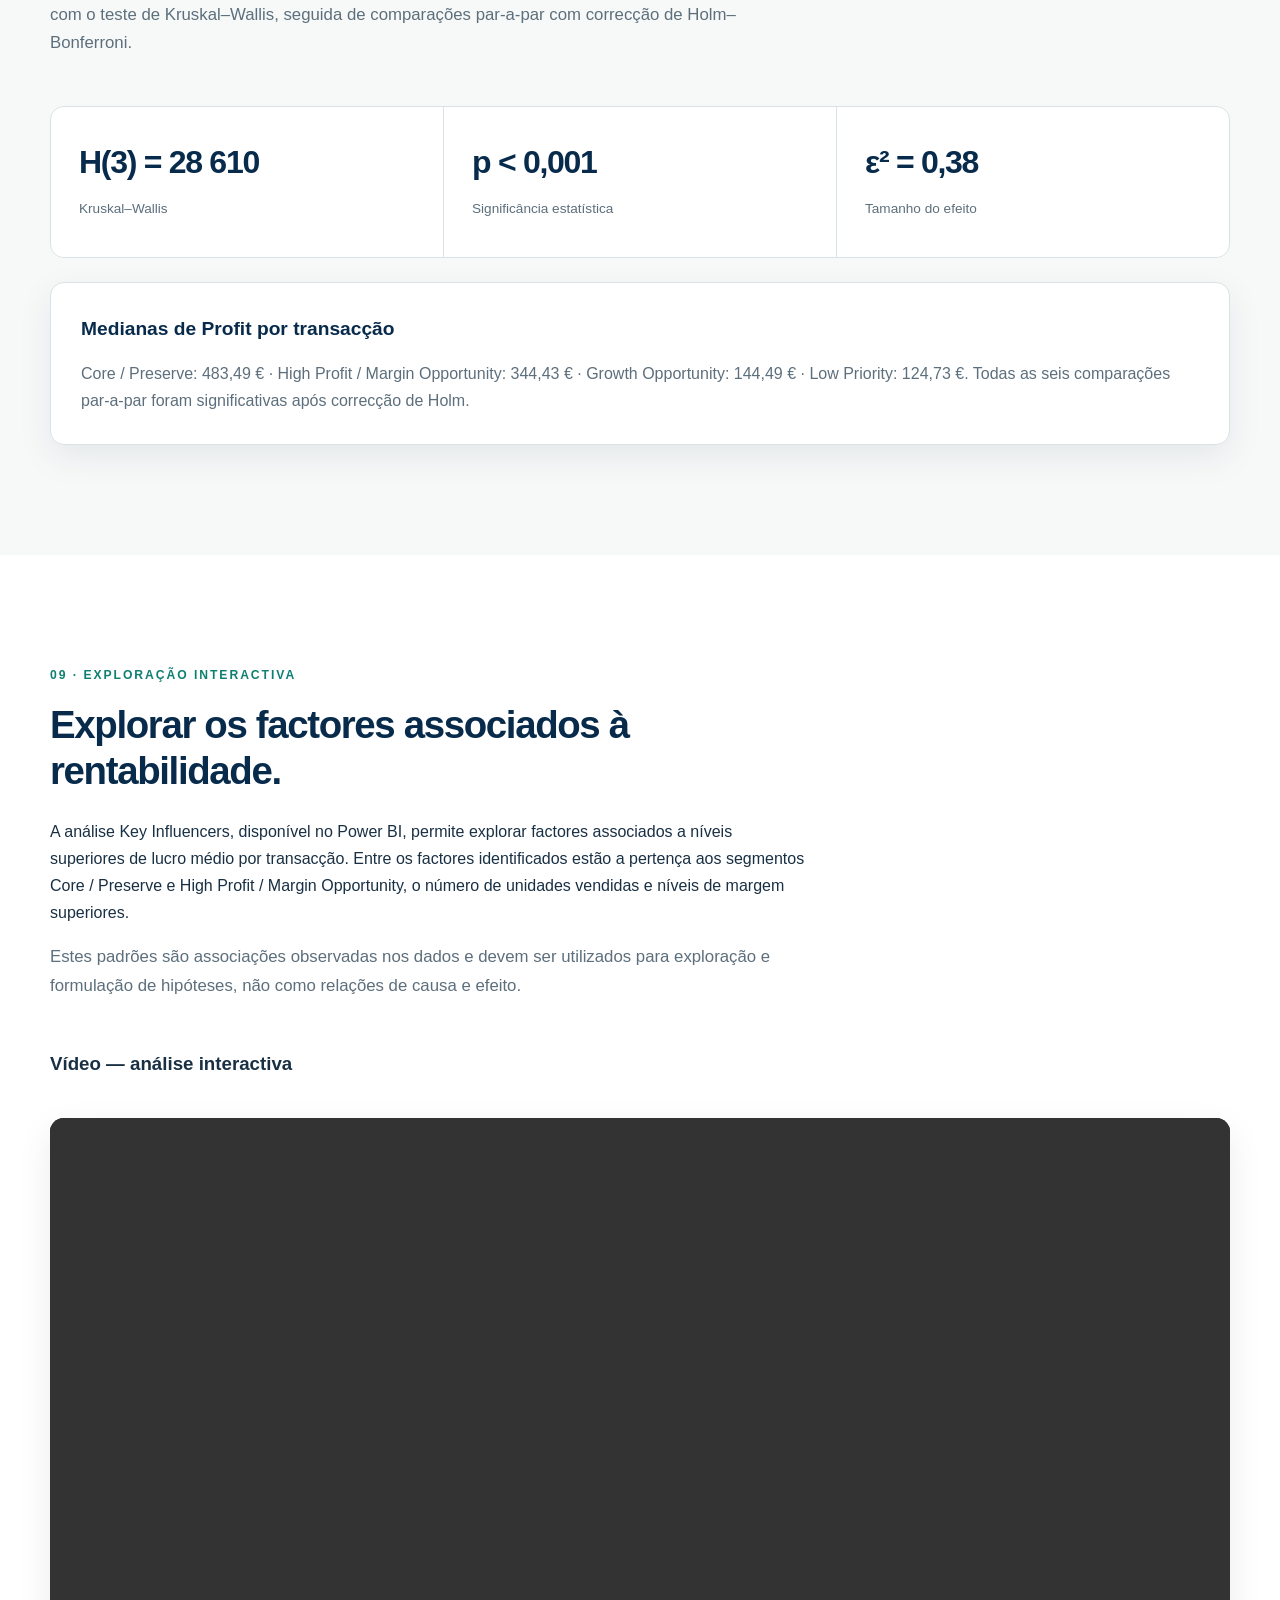
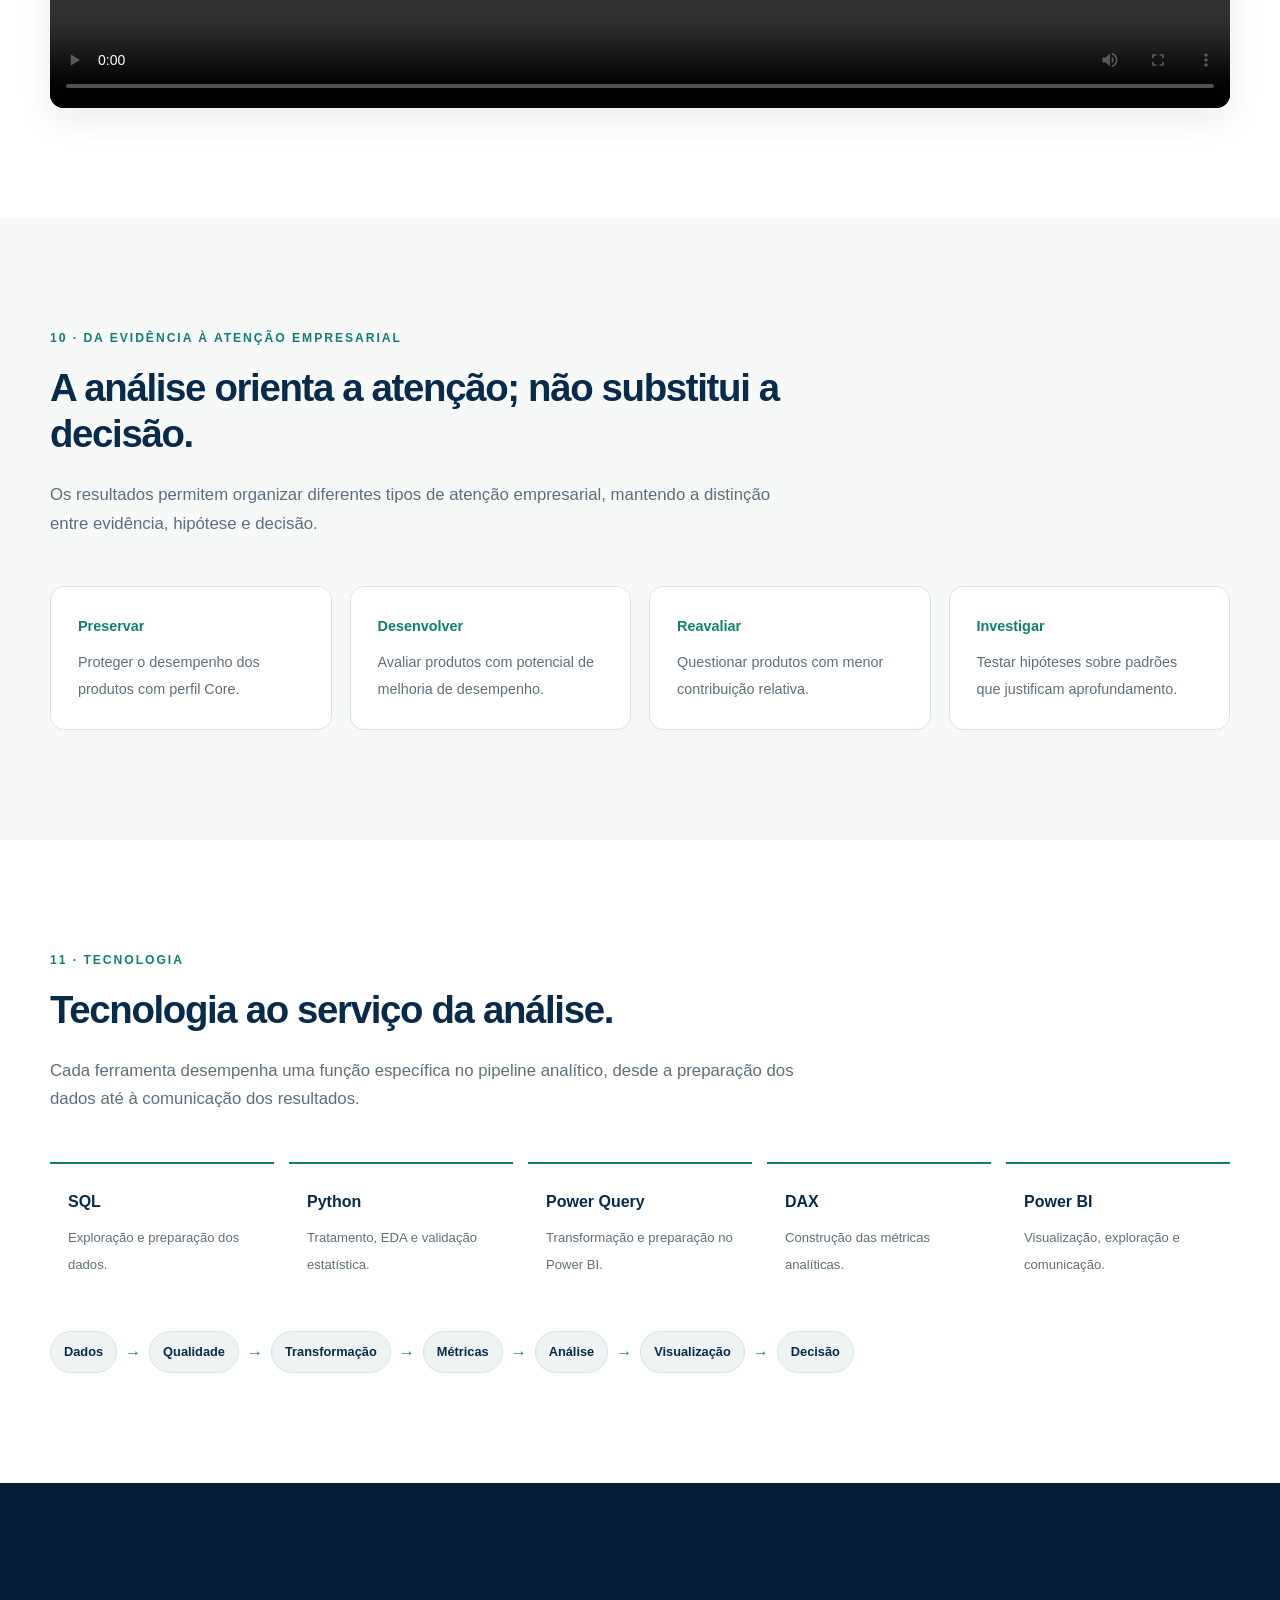
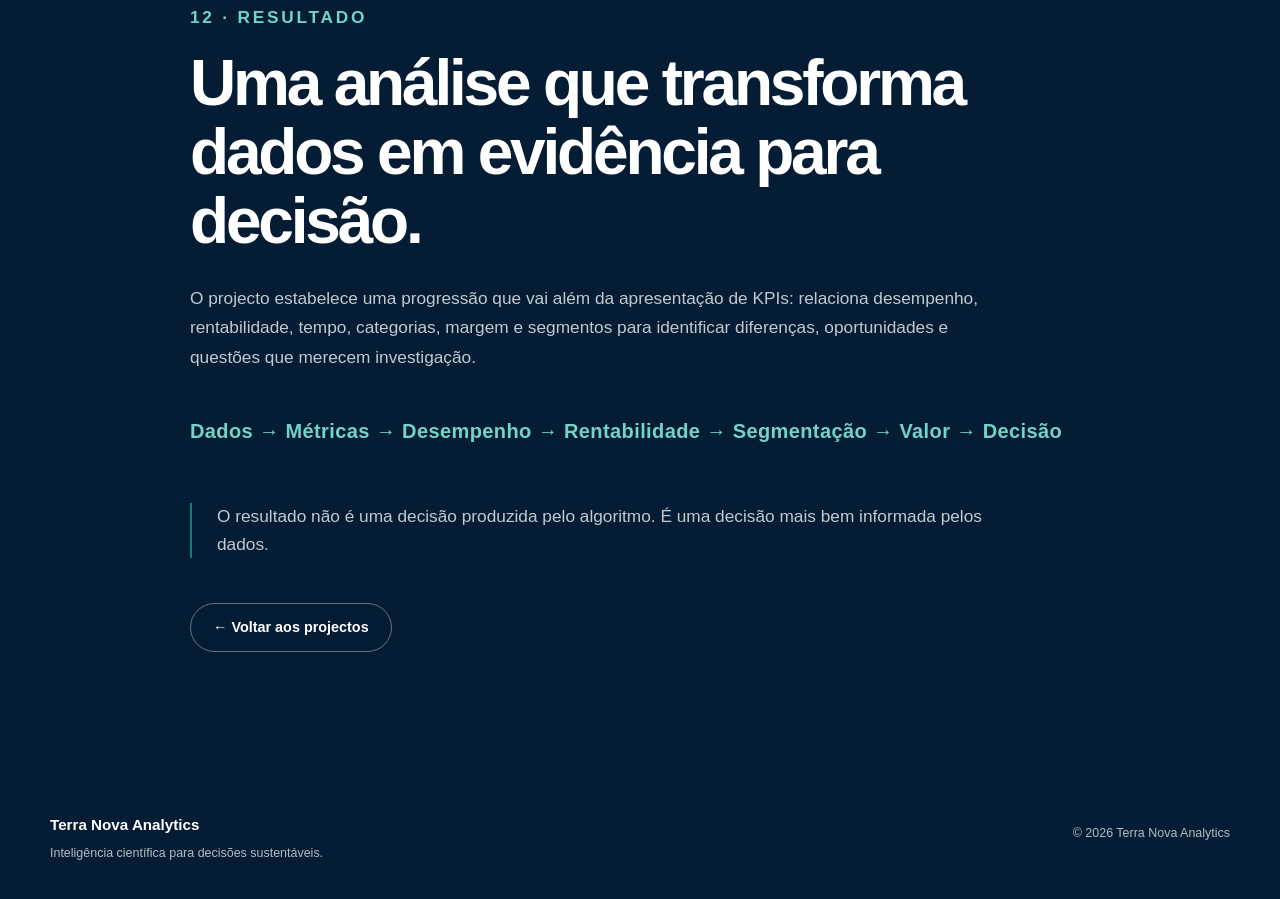
==== commit 0bc248db: "Update case-study-retail.html" ====
--- a/case-study-retail.html
+++ b/case-study-retail.html
@@ -647,7 +647,7 @@
 
         <figure class="case-figure">
           <img
-            src="assets/painel-executivo-retail-analytics.png"
+            src="assets/ExecutiveOverview.jpg"
             alt="Executive Overview de Retail Analytics com indicadores de receita, lucro, transacções, margem e evolução temporal"
           >
           <figcaption>
@@ -863,7 +863,7 @@
 
         <div class="video-wrapper">
           <video controls preload="metadata">
-            <source src="assets/video/key.influencers.mp4" type="video/mp4">
+            <source src="assets/video/key_influencers.mp4" type="video/mp4">
             O seu navegador não suporta a reprodução de vídeo.
           </video>
         </div>
